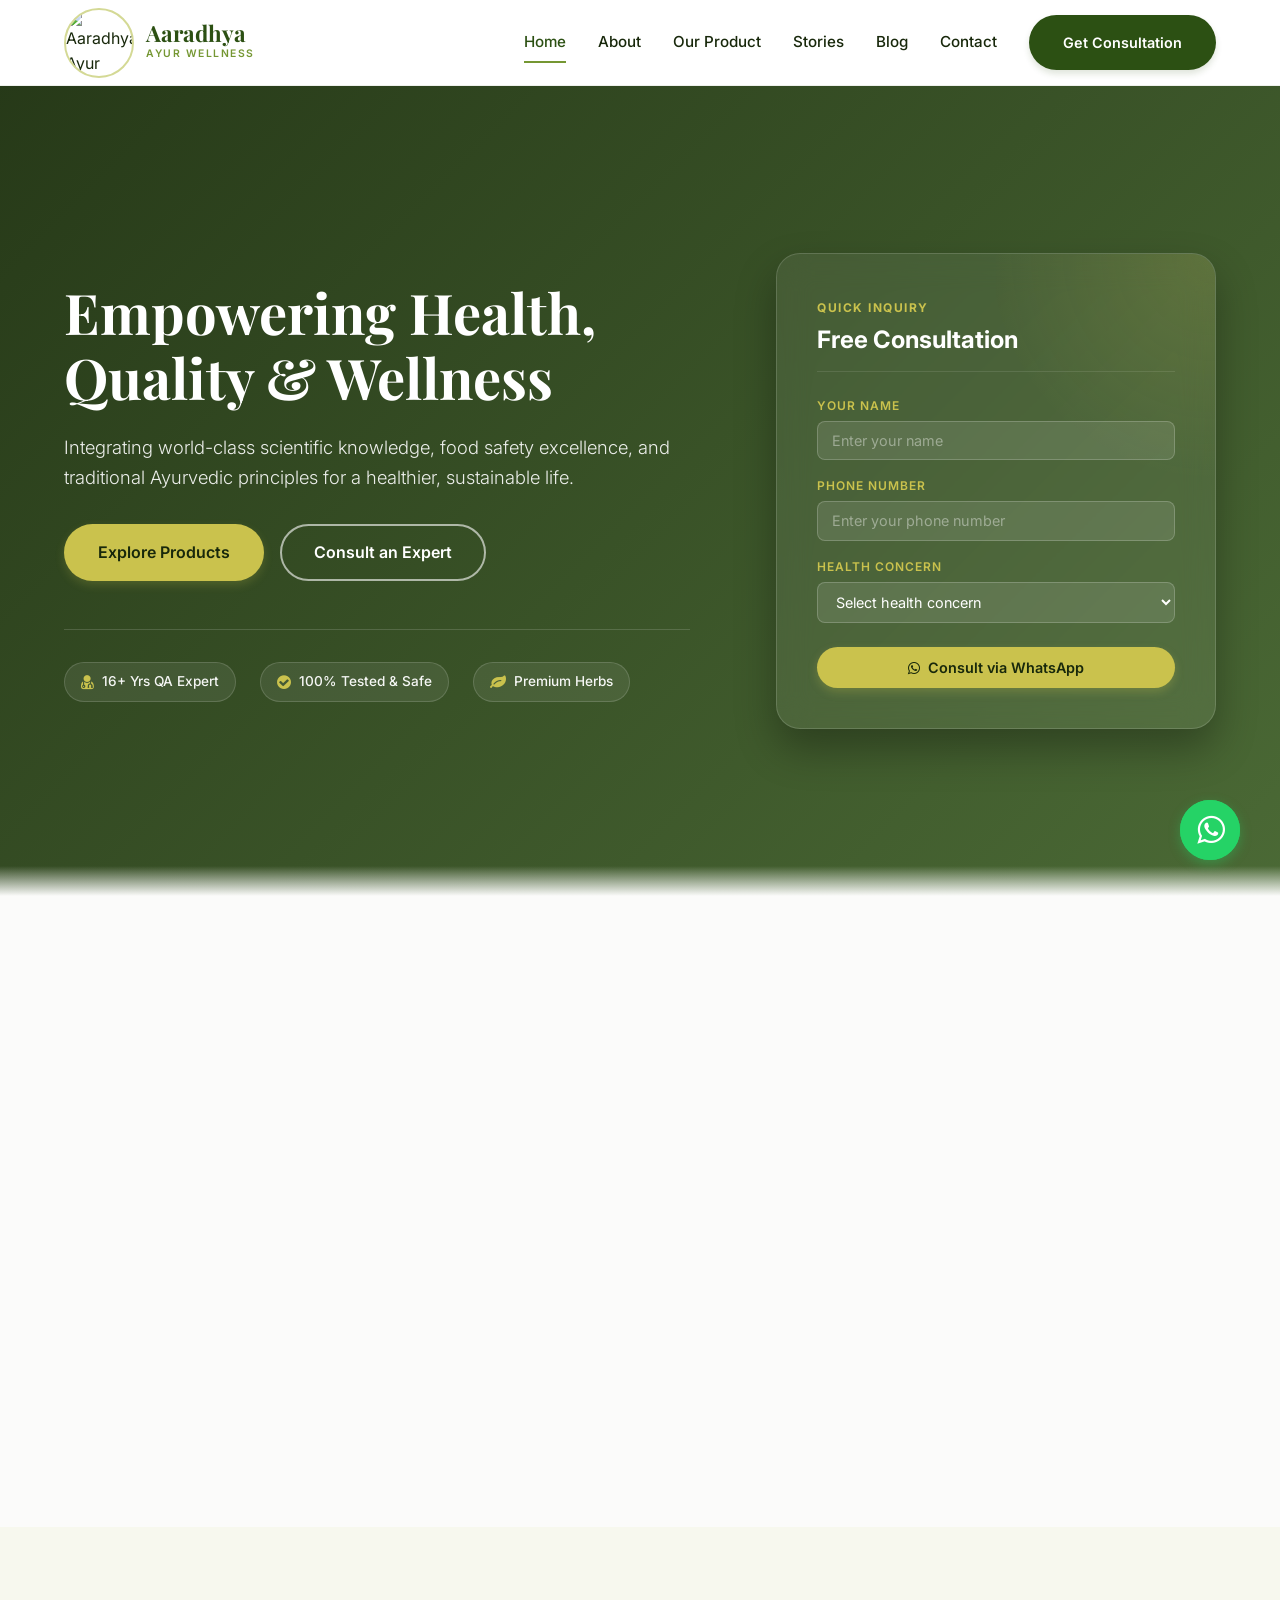
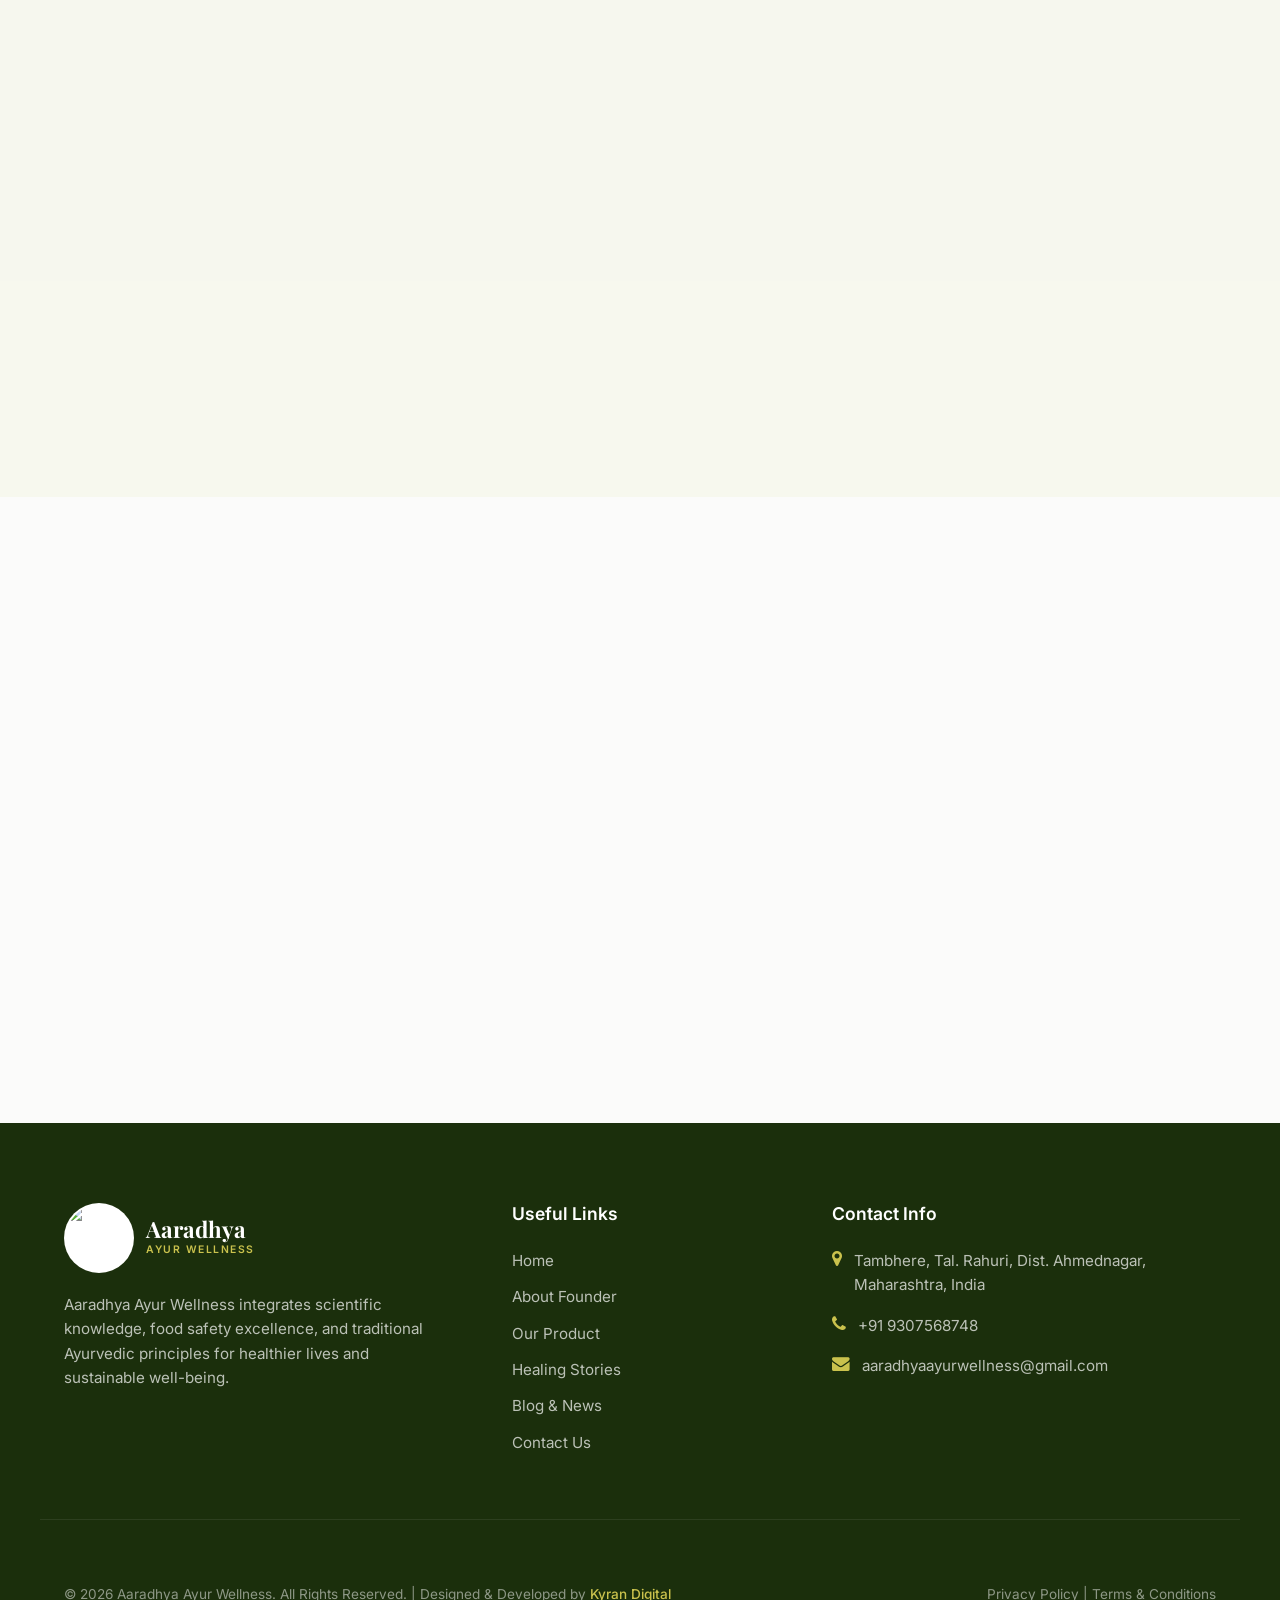
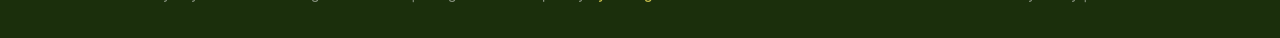
==== index.html @ 393a1b88 "Create dedicated Privacy Policy and Terms & Conditions pages and update all footer links" ====
<!DOCTYPE html>
<html lang="en">
<head>
  <meta charset="UTF-8">
  <meta name="viewport" content="width=device-width, initial-scale=1.0">
  <meta name="description" content="Aaradhya Ayur Wellness promotes premium health, safety, and sustainable Ayurvedic solutions, guided by 16+ years of Quality Assurance & Food Safety expertise.">
  <meta name="keywords" content="Ayurveda, Food Safety, Quality Assurance, Wellness, Nutraceuticals, Ganesh Bhaskar Shelar, Rahuri, Ahmednagar">
  <title>Aaradhya Ayur Wellness | Quality & Health Experts</title>
  
  <!-- Favicon -->
  <link rel="icon" type="image/jpeg" href="images/logo.jpg">
  
  <!-- FontAwesome & CSS Stylesheets -->
  <link rel="stylesheet" href="https://cdnjs.cloudflare.com/ajax/libs/font-awesome/4.7.0/css/font-awesome.min.css">
  <link rel="stylesheet" href="css/style.css">
</head>
<body>

  <!-- Floating WhatsApp Action -->
  <a href="https://wa.me/919307568748" class="whatsapp-floating" target="_blank" rel="noopener noreferrer" aria-label="Contact us on WhatsApp">
    <i class="fa fa-whatsapp"></i>
    <div class="ripple"></div>
  </a>

  <!-- Header & Navigation -->
  <header class="header">
    <div class="container nav-container">
      <a href="index.html" class="logo-area" aria-label="Aaradhya Ayur Wellness Home">
        <img src="images/logo.jpg" alt="Aaradhya Ayur Wellness Logo" class="logo-img">
        <div class="logo-text">
          <span class="brand-name">Aaradhya</span>
          <span class="brand-tagline">Ayur Wellness</span>
        </div>
      </a>
      
      <button class="mobile-menu-toggle" aria-label="Toggle Navigation Menu" aria-expanded="false">&#9776;</button>
      
      <nav class="main-nav" role="navigation">
        <a href="index.html" class="nav-link active">Home</a>
        <a href="about.html" class="nav-link">About</a>
        <a href="products.html" class="nav-link">Our Product</a>
        <a href="healing-stories.html" class="nav-link">Stories</a>
        <a href="blog.html" class="nav-link">Blog</a>
        <a href="contact.html" class="nav-link">Contact</a>
        <a href="contact.html" class="btn nav-cta">Get Consultation</a>
      </nav>
    </div>
  </header>

  <!-- Hero Section -->
  <section class="hero" id="hero">
    <div class="container hero-grid-container">
      <div class="hero-content reveal active">
        <h1>Empowering Health, Quality & Wellness</h1>
        <p>Integrating world-class scientific knowledge, food safety excellence, and traditional Ayurvedic principles for a healthier, sustainable life.</p>
        <div class="hero-btns">
          <a href="products.html" class="btn btn-accent">Explore Products</a>
          <a href="contact.html" class="btn btn-secondary">Consult an Expert</a>
        </div>
        
        <!-- Trust Indicators row -->
        <div class="hero-stats-row">
          <div class="hero-stat-badge">
            <i class="fa fa-user-md"></i>
            <span>16+ Yrs QA Expert</span>
          </div>
          <div class="hero-stat-badge">
            <i class="fa fa-check-circle"></i>
            <span>100% Tested & Safe</span>
          </div>
          <div class="hero-stat-badge">
            <i class="fa fa-leaf"></i>
            <span>Premium Herbs</span>
          </div>
        </div>
      </div>
      
      <div class="hero-card-container reveal active">
        <div class="hero-glass-card">
          <div class="glass-card-header" style="margin-bottom: 1.5rem;">
            <span class="glass-card-tag">Quick Inquiry</span>
            <h3>Free Consultation</h3>
          </div>
          <form id="hero-quick-form" class="hero-quick-form">
            <div class="form-group-hero">
              <label for="hero-name">Your Name</label>
              <input type="text" id="hero-name" required placeholder="Enter your name">
            </div>
            <div class="form-group-hero">
              <label for="hero-phone">Phone Number</label>
              <input type="tel" id="hero-phone" required placeholder="Enter your phone number">
            </div>
            <div class="form-group-hero">
              <label for="hero-concern">Health Concern</label>
              <select id="hero-concern" required>
                <option value="" disabled selected>Select health concern</option>
                <option value="General Immunity & Energy">General Immunity & Energy</option>
                <option value="Diabetic Care & Support">Diabetic Care & Support</option>
                <option value="Joint Care & Arthritis">Joint Care & Arthritis</option>
                <option value="Acidity & Digestive Health">Acidity & Digestive Health</option>
                <option value="Skin & Personal Care">Skin & Personal Care</option>
              </select>
            </div>
            <button type="submit" class="btn btn-accent btn-hero-submit" style="width: 100%; margin-top: 0.5rem;">
              <i class="fa fa-whatsapp"></i> Consult via WhatsApp
            </button>
          </form>
        </div>
      </div>
    </div>
  </section>

  <!-- Welcome / Intro Section -->
  <section class="welcome-section">
    <div class="container grid grid-2 why-us-grid">
      <div class="reveal">
        <div class="why-us-img">
          <img src="images/qa_lab.jpg" alt="Scientific Lab Purity Testing">
        </div>
      </div>
      
      <div class="why-us-content reveal">
        <span style="color: var(--secondary); font-weight: 700; text-transform: uppercase; letter-spacing: 2px; font-size: 0.85rem;">Welcome to Aaradhya Ayur Wellness</span>
        <h2 style="margin-top: 0.5rem; padding-bottom: 0;">Purity Meets Science</h2>
        <p style="margin-top: 1rem; margin-bottom: 1.5rem; font-size: 1.05rem; color: var(--text-muted);">
          Aaradhya Ayur Wellness was established in 2026 to promote holistic wellness, food safety, and quality-driven healthcare solutions. Founded by Ganesh Bhaskar Shelar, a highly experienced Quality Assurance and Food Safety professional with more than 16 years of expertise in multinational food, beverage, organic processing, and nutraceutical industries.
        </p>
        <p style="margin-bottom: 2rem; color: var(--text-muted);">
          We bridge the gap between rigorous, scientific compliance frameworks and the traditional wellness potential of Ayurveda, ensuring that the health products you consume are of world-class, certified safety and efficacy levels.
        </p>
        <a href="about.html" class="btn btn-primary">Read Founder Journey</a>
      </div>
    </div>
  </section>

  <!-- Core Expertise Sections -->
  <section class="section-muted" id="expertise">
    <div class="container">
      <div class="section-title reveal">
        <h2>Our Core Expertise</h2>
        <p>Integrating global industry standards with traditional health principles to deliver trusted quality guidance.</p>
      </div>
      
      <div class="grid grid-3">
        <!-- Card 1 -->
        <div class="card pillar-card reveal">
          <div class="pillar-card-header">
            <div class="pillar-icon-badge">
              <i class="fa fa-shield"></i>
            </div>
            <h3>Food Safety & Quality</h3>
          </div>
          <p>Proficient implementation of FSSC 22000, ISO 9001, BRC, HACCP, and GMP standards. Ensuring risk assessment, hazard control, and regulatory compliance.</p>
        </div>
        <!-- Card 2 -->
        <div class="card pillar-card reveal">
          <div class="pillar-card-header">
            <div class="pillar-icon-badge">
              <i class="fa fa-leaf"></i>
            </div>
            <h3>Ayurvedic Purity</h3>
          </div>
          <p>Utilizing high-efficacy natural formulations for immunity, daily energy, chronic pain support, and preventive organ-care wellness.</p>
        </div>
        <!-- Card 3 -->
        <div class="card pillar-card reveal">
          <div class="pillar-card-header">
            <div class="pillar-icon-badge">
              <i class="fa fa-industry"></i>
            </div>
            <h3>Industry Specialization</h3>
          </div>
          <p>Expertise spanning FMCG, Nutraceuticals, Aseptic Fruit processing, Dairy products, Bakery & Confectionery, and Export Quality management.</p>
        </div>
      </div>
    </div>
  </section>

  <!-- Featured Products Section -->
  <section id="featured-products">
    <div class="container">
      <div class="section-title reveal">
        <h2>Featured Wellness Products</h2>
        <p>Discover our top-rated Ayurvedic formulations, trusted by families across India for health and vitality.</p>
      </div>
      
      <div class="grid grid-4" id="featured-grid">
        <!-- Product 1 -->
        <div class="card product-card reveal">
          <div class="product-img-wrapper">
            <span class="product-category-badge">Wellness Supplement</span>
            <img src="images/products/1.jpg" alt="Riyansh Amrit Juice" onerror="this.style.display='none'; this.nextElementSibling.style.display='flex';" style="max-height: 180px; object-fit: contain;">
            <div class="fallback-svg" style="display: none; color: var(--primary); align-items: center; justify-content: center; width: 100%; height: 100%;">
              <svg viewBox="0 0 24 24" width="60" height="60" fill="none" stroke="currentColor" stroke-width="2" stroke-linecap="round" stroke-linejoin="round">
                <path d="M12 2v20M17 5H9.5a3.5 3.5 0 0 0 0 7h5a3.5 3.5 0 0 1 0 7H6"/>
                <circle cx="12" cy="12" r="10" stroke-dasharray="4 4"/>
              </svg>
            </div>
          </div>
          <div class="product-info">
            <h3 class="product-name" style="min-height:auto; margin-bottom: 0.5rem;">Riyansh Amrit Juice</h3>
            <p style="font-size: 0.85rem; color: var(--text-muted); margin-bottom: 1.25rem; flex-grow: 1;">A potent wellness juice rich in natural antioxidants to boost energy and daily vitality.</p>
            <div class="product-price-grid">
              <div class="price-col">
                <div class="price-label">MRP</div>
                <div class="price-val">₹1850</div>
              </div>
              <div class="price-col highlight-dp">
                <div class="price-label">DP</div>
                <div class="price-val">₹1032</div>
              </div>
              <div class="price-col">
                <div class="price-label">BV/SP</div>
                <div class="price-val">30</div>
              </div>
            </div>
            <a href="https://wa.me/919307568748?text=I%20am%20interested%20in%20Riyansh%20Amrit%20Juice" target="_blank" class="product-action-btn">
              <i class="fa fa-whatsapp"></i> Inquire via WhatsApp
            </a>
          </div>
        </div>

        <!-- Product 2 -->
        <div class="card product-card reveal">
          <div class="product-img-wrapper">
            <span class="product-category-badge">Essential Drops</span>
            <img src="images/products/35.jpg" alt="Riyansh Noni Drop" onerror="this.style.display='none'; this.nextElementSibling.style.display='flex';" style="max-height: 180px; object-fit: contain;">
            <div class="fallback-svg" style="display: none; color: var(--primary); align-items: center; justify-content: center; width: 100%; height: 100%;">
              <svg viewBox="0 0 24 24" width="60" height="60" fill="none" stroke="currentColor" stroke-width="2" stroke-linecap="round" stroke-linejoin="round">
                <path d="M12 22a7 7 0 0 0 7-7c0-4.3-7-13-7-13S5 10.7 5 15a7 7 0 0 0 7 7z"/>
              </svg>
            </div>
          </div>
          <div class="product-info">
            <h3 class="product-name" style="min-height:auto; margin-bottom: 0.5rem;">Riyansh Noni Drop</h3>
            <p style="font-size: 0.85rem; color: var(--text-muted); margin-bottom: 1.25rem; flex-grow: 1;">Pure concentrated Hawaiian Noni extract drops for advanced cell rejuvenation and cell immunity.</p>
            <div class="product-price-grid">
              <div class="price-col">
                <div class="price-label">MRP</div>
                <div class="price-val">₹699</div>
              </div>
              <div class="price-col highlight-dp">
                <div class="price-label">DP</div>
                <div class="price-val">₹588</div>
              </div>
              <div class="price-col">
                <div class="price-label">BV/SP</div>
                <div class="price-val">15</div>
              </div>
            </div>
            <a href="https://wa.me/919307568748?text=I%20am%20interested%20in%20Riyansh%20Noni%20Drop" target="_blank" class="product-action-btn">
              <i class="fa fa-whatsapp"></i> Inquire via WhatsApp
            </a>
          </div>
        </div>

        <!-- Product 3 -->
        <div class="card product-card reveal">
          <div class="product-img-wrapper">
            <span class="product-category-badge">Personal Care</span>
            <img src="images/products/20.jpg" alt="Herbal Toothpaste" onerror="this.style.display='none'; this.nextElementSibling.style.display='flex';" style="max-height: 180px; object-fit: contain;">
            <div class="fallback-svg" style="display: none; color: var(--primary); align-items: center; justify-content: center; width: 100%; height: 100%;">
              <svg viewBox="0 0 24 24" width="60" height="60" fill="none" stroke="currentColor" stroke-width="2" stroke-linecap="round" stroke-linejoin="round">
                <path d="M12 22s8-4 8-10V5l-8-3-8 3v7c0 6 8 10 8 10z"/>
                <path d="M8 11h8M12 7v8"/>
              </svg>
            </div>
          </div>
          <div class="product-info">
            <h3 class="product-name" style="min-height:auto; margin-bottom: 0.5rem;">Herbal Toothpaste</h3>
            <p style="font-size: 0.85rem; color: var(--text-muted); margin-bottom: 1.25rem; flex-grow: 1;">Complete 150g dental protection blend containing pure Neem, Clove, and essential extracts.</p>
            <div class="product-price-grid">
              <div class="price-col">
                <div class="price-label">MRP</div>
                <div class="price-val">₹194</div>
              </div>
              <div class="price-col highlight-dp">
                <div class="price-label">DP</div>
                <div class="price-val">₹178</div>
              </div>
              <div class="price-col">
                <div class="price-label">BV/SP</div>
                <div class="price-val">1.5</div>
              </div>
            </div>
            <a href="https://wa.me/919307568748?text=I%20am%20interested%20in%20Herbal%20Toothpaste%20150g" target="_blank" class="product-action-btn">
              <i class="fa fa-whatsapp"></i> Inquire via WhatsApp
            </a>
          </div>
        </div>

        <!-- Product 4 -->
        <div class="card product-card reveal">
          <div class="product-img-wrapper">
            <span class="product-category-badge">Wellness Supplement</span>
            <img src="images/products/39.jpg" alt="Riyansh Diaveda" onerror="this.style.display='none'; this.nextElementSibling.style.display='flex';" style="max-height: 180px; object-fit: contain;">
            <div class="fallback-svg" style="display: none; color: var(--primary); align-items: center; justify-content: center; width: 100%; height: 100%;">
              <svg viewBox="0 0 24 24" width="60" height="60" fill="none" stroke="currentColor" stroke-width="2" stroke-linecap="round" stroke-linejoin="round">
                <path d="M12 2v20M17 5H9.5a3.5 3.5 0 0 0 0 7h5a3.5 3.5 0 0 1 0 7H6"/>
                <circle cx="12" cy="12" r="10" stroke-dasharray="4 4"/>
              </svg>
            </div>
          </div>
          <div class="product-info">
            <h3 class="product-name" style="min-height:auto; margin-bottom: 0.5rem;">Riyansh Diaveda</h3>
            <p style="font-size: 0.85rem; color: var(--text-muted); margin-bottom: 1.25rem; flex-grow: 1;">Highly effective dual action capsule combo for blood sugar regulation and vital health.</p>
            <div class="product-price-grid">
              <div class="price-col">
                <div class="price-label">MRP</div>
                <div class="price-val">₹1850</div>
              </div>
              <div class="price-col highlight-dp">
                <div class="price-label">DP</div>
                <div class="price-val">₹1032</div>
              </div>
              <div class="price-col">
                <div class="price-label">BV/SP</div>
                <div class="price-val">30</div>
              </div>
            </div>
            <a href="https://wa.me/919307568748?text=I%20am%20interested%20in%20Riyansh%20Diaveda%20Capsule" target="_blank" class="product-action-btn">
              <i class="fa fa-whatsapp"></i> Inquire via WhatsApp
            </a>
          </div>
        </div>
      </div>
      
      <div style="text-align: center; margin-top: 3.5rem;" class="reveal">
        <a href="products.html" class="btn btn-primary">View Full Product Catalog (36 Items)</a>
      </div>
    </div>
  </section>

  <!-- Testimonials Section ("Voices of Healing") -->
  <section class="testimonials-section" id="testimonials">
    <div class="container">
      <div class="section-title reveal">
        <h2>Voices of Healing</h2>
        <p>Real stories of recovery and quality assurance from clients who have experienced the Aaradhya standard.</p>
      </div>

      <div class="video-grid">
        <!-- Card 1 -->
        <div class="card video-card reveal">
          <div class="video-player-wrapper">
            <video controls preload="metadata" poster="images/blog_purity.jpg" playsinline>
              <source src="videos/testimonial_1.mp4#t=0.5" type="video/mp4">
              Your browser does not support the video tag.
            </video>
          </div>
          <div class="video-card-content">
            <span class="video-category-tag">Wellness & Immunity</span>
            <h3>Daily Vitality & Immunity Boost Journey</h3>
          </div>
        </div>

        <!-- Card 2 -->
        <div class="card video-card reveal">
          <div class="video-player-wrapper">
            <video controls preload="metadata" poster="images/qa_lab.jpg" playsinline>
              <source src="videos/testimonial_2.mp4#t=0.5" type="video/mp4">
              Your browser does not support the video tag.
            </video>
          </div>
          <div class="video-card-content">
            <span class="video-category-tag">Joint Recovery</span>
            <h3>Chronic Joint Pain Relief Success</h3>
          </div>
        </div>

        <!-- Card 3 -->
        <div class="card video-card reveal">
          <div class="video-player-wrapper">
            <video controls preload="metadata" poster="images/blog_preventive.jpg" playsinline>
              <source src="videos/testimonial_3.mp4#t=0.5" type="video/mp4">
              Your browser does not support the video tag.
            </video>
          </div>
          <div class="video-card-content">
            <span class="video-category-tag">Digestion</span>
            <h3>Severe Acidity & Gastric Relief Experience</h3>
          </div>
        </div>
      </div>

      <div style="text-align: center; margin-top: 3.5rem;" class="reveal">
        <a href="healing-stories.html" class="btn btn-primary">View More Stories</a>
      </div>
    </div>
  </section>

  <!-- Why Choose Us -->
  <section class="section-muted" id="why-choose-us">
    <div class="container grid grid-2 why-us-grid">
      <div class="why-us-content reveal">
        <h2>Why Choose Aaradhya Ayur Wellness?</h2>
        <p style="color: var(--text-muted); margin-bottom: 2rem;">Our unique qualifications ensure that the advice, audits, and products you receive comply with the highest standards of safety, scientific analysis, and traditional purity.</p>
        
        <ul class="why-us-list">
          <li class="why-us-item">
            <div class="why-us-icon"><i class="fa fa-check"></i></div>
            <div>
              <h4>16+ Years of Corporate Excellence</h4>
              <p>Experience derived from managing QA & Food Safety systems at global corporations like Nestlé, Mondelez, and Kellogg's.</p>
            </div>
          </li>
          <li class="why-us-item">
            <div class="why-us-icon"><i class="fa fa-check"></i></div>
            <div>
              <h4>Scientific & Biotech Background</h4>
              <p>Strong foundations in Agricultural Biotechnology, Operations Management, Food Chemistry, and Microbiology.</p>
            </div>
          </li>
          <li class="why-us-item">
            <div class="why-us-icon"><i class="fa fa-check"></i></div>
            <div>
              <h4>Uncompromising Food Safety Systems</h4>
              <p>Strict auditing principles (FSSC 22000, HACCP, GMP) applied to botanical wellness extracts and formulations.</p>
            </div>
          </li>
          <li class="why-us-item">
            <div class="why-us-icon"><i class="fa fa-check"></i></div>
            <div>
              <h4>Direct Selling Trust</h4>
              <p>ISO 9001-2015 certified customer services, enabling distributor empowerment and healthy lifestyle awareness.</p>
            </div>
          </li>
        </ul>
      </div>
      
      <div class="reveal">
        <div class="why-us-img">
          <img src="images/hero.jpg" alt="Botanical herbs and wellness products">
        </div>
      </div>
    </div>
  </section>

  <!-- Founder Message / Quote Section -->
  <section id="founder-section">
    <div class="container">
      <div class="founder-banner grid grid-2 reveal">
        <div style="text-align: center;">
          <img src="images/founder.jpg" alt="Mr. Ganesh Bhaskar Shelar, Founder" class="founder-photo">
          <h3 class="founder-name" style="margin-top: 1.5rem; font-family: var(--font-sans); font-size: 1.4rem;">Mr. Ganesh Bhaskar Shelar</h3>
          <p class="founder-title">Founder, Quality Control & Wellness Expert</p>
        </div>
        
        <div>
          <p class="founder-quote">"Health, quality, and trust are the three pillars of sustainable success. Through Aaradhya Ayur Wellness, my aim is to create awareness about wellness, nutrition, food safety, and healthy living while helping people make informed choices for a better future."</p>
          <div style="display: flex; gap: 1rem; align-items: center;">
            <div style="font-size: 2.5rem; color: var(--secondary);"><i class="fa fa-quote-right" aria-hidden="true"></i></div>
            <p style="font-size: 0.95rem; font-weight: 500; color: var(--primary);">B.Tech. Agricultural Biotechnology | MBA (Operations Management)</p>
          </div>
        </div>
      </div>
    </div>
  </section>

  <!-- Footer -->
  <footer class="footer">
    <div class="container footer-top">
      <div class="footer-brand">
        <a href="index.html" class="footer-logo">
          <img src="images/logo.jpg" alt="Aaradhya Ayur Wellness Logo" class="logo-img">
          <div class="logo-text">
            <span class="brand-name" style="color: #ffffff;">Aaradhya</span>
            <span class="brand-tagline" style="color: var(--accent);">Ayur Wellness</span>
          </div>
        </a>
        <p>Aaradhya Ayur Wellness integrates scientific knowledge, food safety excellence, and traditional Ayurvedic principles for healthier lives and sustainable well-being.</p>

      </div>
      
      <div class="footer-links">
        <h4>Useful Links</h4>
        <ul class="footer-links-list">
          <li><a href="index.html">Home</a></li>
          <li><a href="about.html">About Founder</a></li>
          <li><a href="products.html">Our Product</a></li>
          <li><a href="healing-stories.html">Healing Stories</a></li>
          <li><a href="blog.html">Blog & News</a></li>
          <li><a href="contact.html">Contact Us</a></li>
        </ul>
      </div>
      
      <div class="footer-contact">
        <h4>Contact Info</h4>
        <div class="footer-contact-details">
          <div class="footer-contact-item">
            <i class="fa fa-map-marker footer-contact-icon" aria-hidden="true"></i>
            <span>Tambhere, Tal. Rahuri, Dist. Ahmednagar, Maharashtra, India</span>
          </div>
          <div class="footer-contact-item">
            <i class="fa fa-phone footer-contact-icon" aria-hidden="true"></i>
            <a href="tel:+919307568748">+91 9307568748</a>
          </div>
          <div class="footer-contact-item">
            <i class="fa fa-envelope footer-contact-icon" aria-hidden="true"></i>
            <a href="mailto:aaradhyaayurwellness@gmail.com">aaradhyaayurwellness@gmail.com</a>
          </div>
        </div>
      </div>
    </div>
    
    <div class="container footer-bottom">
      <p>&copy; 2026 Aaradhya Ayur Wellness. All Rights Reserved. | Designed & Developed by <a href="http://kyrandigital.com" target="_blank" rel="noopener noreferrer" style="color: var(--accent); font-weight: 500; text-decoration: none;">Kyran Digital</a></p>
      <div>
        <a href="privacy-policy.html">Privacy Policy</a> | <a href="terms-conditions.html">Terms & Conditions</a>
      </div>
    </div>
  </footer>

  <!-- Scripts -->
  <script src="js/main.js"></script>
</body>
</html>
---- css/style.css ----
@import url('https://fonts.googleapis.com/css2?family=Inter:wght@300;400;500;600;700&family=Playfair+Display:ital,wght@0,400;0,600;0,700;1,400&display=swap');

/* Brand Identity & Theme System */
:root {
  --primary: #2c5013;       /* Deep Forest Green */
  --primary-rgb: 44, 80, 19;
  --secondary: #759733;     /* Leaf/Pea Green */
  --secondary-rgb: 117, 151, 51;
  --accent: #cac24d;        /* Warm Gold */
  --accent-rgb: 202, 194, 77;
  --sage: #d4d995;          /* Pale Sage Background Accent */
  --sage-rgb: 212, 217, 149;
  
  --bg-light: #fbfbfa;
  --bg-dark: #1b2f0c;
  --bg-card: #ffffff;
  --text-dark: #18280b;
  --text-muted: #5e6f54;
  --text-light: #ffffff;
  
  --border-color: rgba(44, 80, 19, 0.08);
  --border-color-focus: rgba(117, 151, 51, 0.4);
  
  --shadow-sm: 0 4px 6px -1px rgba(44, 80, 19, 0.05), 0 2px 4px -1px rgba(44, 80, 19, 0.03);
  --shadow-md: 0 10px 15px -3px rgba(44, 80, 19, 0.08), 0 4px 6px -2px rgba(44, 80, 19, 0.04);
  --shadow-lg: 0 20px 25px -5px rgba(44, 80, 19, 0.12), 0 10px 10px -5px rgba(44, 80, 19, 0.08);
  --shadow-inset: inset 0 2px 4px 0 rgba(44, 80, 19, 0.06);

  --font-serif: 'Playfair Display', Georgia, serif;
  --font-sans: 'Inter', system-ui, -apple-system, sans-serif;
  
  --transition-base: all 0.3s cubic-bezier(0.4, 0, 0.2, 1);
  --transition-smooth: all 0.5s cubic-bezier(0.4, 0, 0.2, 1);
  
  --max-width: 1200px;
}

/* CSS Reset & General Base */
*, *::before, *::after {
  box-sizing: border-box;
  margin: 0;
  padding: 0;
}

html {
  scroll-behavior: smooth;
  font-size: 16px;
  overflow-x: hidden;
  width: 100%;
}

body {
  font-family: var(--font-sans);
  background-color: var(--bg-light);
  color: var(--text-dark);
  line-height: 1.6;
  -webkit-font-smoothing: antialiased;
  overflow-x: hidden;
  width: 100%;
}

a {
  color: inherit;
  text-decoration: none;
  transition: var(--transition-base);
}

button, input, select, textarea {
  font-family: inherit;
  font-size: inherit;
  outline: none;
}

img {
  max-width: 100%;
  height: auto;
  display: block;
}

/* Custom Scrollbar */
::-webkit-scrollbar {
  width: 10px;
}
::-webkit-scrollbar-track {
  background: var(--bg-light);
}
::-webkit-scrollbar-thumb {
  background: var(--secondary);
  border-radius: 5px;
  border: 2px solid var(--bg-light);
}
::-webkit-scrollbar-thumb:hover {
  background: var(--primary);
}

/* Typography & Headers */
h1, h2, h3, h4, h5, h6 {
  font-family: var(--font-serif);
  color: var(--primary);
  font-weight: 700;
  line-height: 1.25;
}

h1 { font-size: 2.75rem; }
h2 { font-size: 2.25rem; position: relative; padding-bottom: 0.75rem; margin-bottom: 2rem; }
h3 { font-size: 1.5rem; }
h4 { font-size: 1.25rem; }

/* Dynamic Section Header Ornament */
.section-title {
  text-align: center;
  max-width: 700px;
  margin: 0 auto 3.5rem auto;
}
.section-title h2::after {
  content: '';
  position: absolute;
  bottom: 0;
  left: 50%;
  transform: translateX(-50%);
  width: 60px;
  height: 3px;
  background-color: var(--accent);
  border-radius: 2px;
}
.section-title p {
  color: var(--text-muted);
  font-size: 1.1rem;
  margin-top: 0.75rem;
}

/* Grid & Flex Utilities */
.container {
  max-width: var(--max-width);
  margin: 0 auto;
  padding: 0 1.5rem;
  width: 100%;
}

.grid {
  display: grid;
  gap: 2rem;
}
.grid-2 { grid-template-columns: repeat(2, 1fr); }
.grid-3 { grid-template-columns: repeat(3, 1fr); }
.grid-4 { grid-template-columns: repeat(4, 1fr); }

@media (max-width: 1200px) {
  .grid-4 { grid-template-columns: repeat(3, 1fr); }
}

@media (max-width: 1024px) {
  .grid-4 { grid-template-columns: repeat(2, 1fr); }
  .grid-3 { grid-template-columns: repeat(2, 1fr); }
  h1 { font-size: 2.25rem; }
}

@media (max-width: 768px) {
  .grid-2, .grid-3, .grid-4 { grid-template-columns: 1fr; }
  h1 { font-size: 2rem; }
  h2 { font-size: 1.75rem; }
}

/* Common Layout Components */
/* Section Padding */
section {
  padding: 6rem 0;
}
.section-muted {
  background-color: rgba(212, 217, 149, 0.12); /* Very light sage backdrop */
}

/* Primary Header & Navigation */
.header {
  background-color: rgba(255, 255, 255, 0.9);
  backdrop-filter: blur(12px);
  -webkit-backdrop-filter: blur(12px);
  border-bottom: 1px solid var(--border-color);
  position: sticky;
  top: 0;
  left: 0;
  width: 100%;
  z-index: 1000;
  transition: var(--transition-base);
}
.header.scrolled {
  background-color: rgba(255, 255, 255, 0.95);
  box-shadow: var(--shadow-md);
  padding: 0.5rem 0;
}

.nav-container {
  display: flex;
  justify-content: space-between;
  align-items: center;
  height: 85px;
}
.logo-area {
  display: flex;
  align-items: center;
  gap: 0.75rem;
}
.logo-img {
  height: 70px;
  width: 70px;
  object-fit: cover;
  border-radius: 50%;
  border: 2px solid var(--sage);
  background-color: #ffffff;
}
.logo-text {
  display: flex;
  flex-direction: column;
}
.logo-text .brand-name {
  font-family: var(--font-serif);
  font-size: 1.4rem;
  font-weight: 700;
  color: var(--primary);
  line-height: 1;
}
.logo-text .brand-tagline {
  font-size: 0.65rem;
  font-weight: 600;
  text-transform: uppercase;
  letter-spacing: 1.5px;
  color: var(--secondary);
  margin-top: 2px;
}

.main-nav {
  display: flex;
  align-items: center;
  gap: 2rem;
}
.nav-link {
  font-weight: 500;
  color: var(--text-dark);
  font-size: 0.95rem;
  position: relative;
  padding: 0.5rem 0;
}
.nav-link::after {
  content: '';
  position: absolute;
  bottom: 0;
  left: 0;
  width: 0;
  height: 2px;
  background-color: var(--secondary);
  transition: var(--transition-base);
}
.nav-link:hover, .nav-link.active {
  color: var(--primary);
}
.nav-link:hover::after, .nav-link.active::after {
  width: 100%;
}

.nav-cta {
  background-color: var(--primary);
  color: var(--text-light);
  padding: 0.75rem 1.5rem;
  border-radius: 30px;
  font-weight: 600;
  font-size: 0.9rem;
  box-shadow: 0 4px 6px rgba(44, 80, 19, 0.15);
}
.nav-cta:hover {
  background-color: var(--secondary);
  box-shadow: 0 6px 12px rgba(117, 151, 51, 0.25);
  transform: translateY(-2px);
}

/* Mobile Navigation Toggle */
.mobile-menu-toggle {
  display: none;
  background: none;
  border: none;
  color: var(--primary);
  font-size: 1.75rem;
  cursor: pointer;
}

@media (max-width: 1024px) {
  .mobile-menu-toggle {
    display: block;
  }
  .main-nav {
    display: none; /* Controlled by JS classes */
    position: absolute;
    top: 100%;
    left: 0;
    width: 100%;
    background-color: var(--bg-card);
    flex-direction: column;
    padding: 2rem 0;
    gap: 1.5rem;
    box-shadow: var(--shadow-lg);
    border-bottom: 2px solid var(--sage);
  }
  .main-nav.active {
    display: flex;
  }
  .nav-cta {
    margin-top: 0.5rem;
  }
}

/* Buttons */
.btn {
  display: inline-flex;
  align-items: center;
  justify-content: center;
  padding: 0.85rem 2rem;
  font-weight: 600;
  border-radius: 30px;
  cursor: pointer;
  transition: var(--transition-base);
  border: 2px solid transparent;
  gap: 0.5rem;
}
.btn-primary {
  background-color: var(--primary);
  color: var(--text-light);
  box-shadow: 0 4px 10px rgba(44, 80, 19, 0.2);
}
.btn-primary:hover {
  background-color: var(--secondary);
  transform: translateY(-2px);
  box-shadow: 0 6px 15px rgba(117, 151, 51, 0.3);
}
.btn-secondary {
  background-color: transparent;
  border-color: var(--primary);
  color: var(--primary);
}
.btn-secondary:hover {
  background-color: var(--primary);
  color: var(--text-light);
  transform: translateY(-2px);
}
.btn-accent {
  background-color: var(--accent);
  color: var(--text-dark);
  box-shadow: 0 4px 10px rgba(202, 194, 77, 0.2);
}
.btn-accent:hover {
  background-color: #b7b041;
  color: var(--text-dark);
  transform: translateY(-2px);
  box-shadow: 0 6px 15px rgba(202, 194, 77, 0.35);
}

/* Hero Section */
.hero {
  position: relative;
  padding: 8rem 0;
  display: flex;
  align-items: center;
  overflow: hidden;
  background: linear-gradient(135deg, rgba(27, 47, 12, 0.95), rgba(44, 80, 19, 0.85)), url('../images/hero.jpg') center/cover no-repeat;
  color: var(--text-light);
  min-height: 90vh;
}
.hero::after {
  content: '';
  position: absolute;
  bottom: 0;
  left: 0;
  width: 100%;
  height: 30px; /* Shrunk from 80px to reduce transition white space */
  background: linear-gradient(to top, var(--bg-light), transparent);
  pointer-events: none;
}
.welcome-section {
  padding-top: 3rem; /* Shrunk from default 6rem to reduce upper gap */
}
.hero-grid-container {
  display: grid;
  grid-template-columns: 1.15fr 0.85fr;
  gap: 4rem;
  align-items: center;
  width: 100%;
}
.hero-content {
  position: relative;
  z-index: 10;
}
.hero h1 {
  color: var(--text-light);
  font-size: 3.5rem;
  margin-bottom: 1.5rem;
  line-height: 1.15;
}
.hero p {
  font-size: 1.15rem;
  margin-bottom: 2rem;
  color: rgba(255, 255, 255, 0.9);
  font-weight: 300;
  line-height: 1.6;
}
.hero-btns {
  display: flex;
  gap: 1rem;
  flex-wrap: wrap;
  margin-bottom: 3rem;
}
.hero .btn-secondary {
  border-color: rgba(255, 255, 255, 0.6);
  color: var(--text-light);
}
.hero .btn-secondary:hover {
  border-color: var(--accent);
  background-color: var(--accent);
  color: var(--text-dark);
}

/* Trust Indicators stats row */
.hero-stats-row {
  display: flex;
  gap: 1.5rem;
  flex-wrap: wrap;
  border-top: 1px solid rgba(255, 255, 255, 0.15);
  padding-top: 2rem;
}
.hero-stat-badge {
  display: flex;
  align-items: center;
  gap: 0.5rem;
  background: rgba(255, 255, 255, 0.08);
  border: 1px solid rgba(255, 255, 255, 0.15);
  padding: 0.5rem 1rem;
  border-radius: 50px;
  font-size: 0.85rem;
  font-weight: 500;
  color: rgba(255, 255, 255, 0.95);
}
.hero-stat-badge i {
  color: var(--accent);
  font-size: 1rem;
}

/* Glassmorphism Philosophy Card */
.hero-card-container {
  display: flex;
  justify-content: flex-end;
  z-index: 10;
}
.hero-glass-card {
  background: rgba(255, 255, 255, 0.07);
  backdrop-filter: blur(16px);
  -webkit-backdrop-filter: blur(16px);
  border: 1px solid rgba(255, 255, 255, 0.15);
  border-radius: 24px;
  padding: 2.5rem;
  width: 100%;
  max-width: 440px;
  box-shadow: 0 20px 40px rgba(0, 0, 0, 0.3);
  position: relative;
  overflow: hidden;
}
.hero-glass-card::before {
  content: '';
  position: absolute;
  top: -50%;
  right: -50%;
  width: 100%;
  height: 100%;
  background: radial-gradient(circle, rgba(202, 194, 77, 0.15) 0%, transparent 70%);
  pointer-events: none;
}
.glass-card-header {
  margin-bottom: 2rem;
  border-bottom: 1px solid rgba(255, 255, 255, 0.1);
  padding-bottom: 1rem;
}
.glass-card-tag {
  font-size: 0.75rem;
  text-transform: uppercase;
  letter-spacing: 1.5px;
  color: var(--accent);
  font-weight: 700;
  display: inline-block;
  margin-bottom: 0.5rem;
}
.glass-card-header h3 {
  color: var(--text-light);
  font-family: var(--font-sans);
  font-size: 1.5rem;
  font-weight: 700;
  margin: 0;
}
.philosophy-item {
  display: flex;
  gap: 1.25rem;
  margin-bottom: 1.75rem;
}
.philosophy-item:last-child {
  margin-bottom: 0;
}
.philosophy-icon {
  width: 45px;
  height: 45px;
  border-radius: 12px;
  background: rgba(202, 194, 77, 0.15);
  border: 1px solid rgba(202, 194, 77, 0.3);
  display: flex;
  align-items: center;
  justify-content: center;
  color: var(--accent);
  font-size: 1.2rem;
  flex-shrink: 0;
}
.philosophy-text h4 {
  color: var(--text-light);
  font-family: var(--font-sans);
  font-size: 1.05rem;
  font-weight: 600;
  margin-bottom: 0.25rem;
}
.philosophy-text p {
  color: rgba(255, 255, 255, 0.75);
  font-size: 0.85rem;
  line-height: 1.5;
  margin-bottom: 0;
}

/* Hero Quick Form Styling */
.hero-quick-form {
  display: flex;
  flex-direction: column;
  gap: 1rem;
}
.form-group-hero {
  display: flex;
  flex-direction: column;
  gap: 0.35rem;
  text-align: left;
}
.form-group-hero label {
  font-size: 0.75rem;
  font-weight: 600;
  text-transform: uppercase;
  letter-spacing: 1px;
  color: var(--accent);
}
.form-group-hero input, 
.form-group-hero select {
  background: rgba(255, 255, 255, 0.1);
  border: 1px solid rgba(255, 255, 255, 0.2);
  border-radius: 8px;
  padding: 0.65rem 0.85rem;
  color: var(--text-light);
  font-size: 0.9rem;
  transition: var(--transition-base);
}
.form-group-hero input::placeholder {
  color: rgba(255, 255, 255, 0.4);
}
.form-group-hero input:focus, 
.form-group-hero select:focus {
  background: rgba(255, 255, 255, 0.15);
  border-color: var(--accent);
  box-shadow: 0 0 0 3px rgba(202, 194, 77, 0.2);
}
.form-group-hero select option {
  background-color: var(--primary);
  color: var(--text-light);
}
.btn-hero-submit {
  border: none;
  font-size: 0.9rem;
  padding: 0.75rem 1.25rem;
  box-shadow: 0 4px 10px rgba(202, 194, 77, 0.25);
}

@media (max-width: 1024px) {
  .hero-grid-container {
    grid-template-columns: 1fr;
    gap: 3rem;
  }
  .hero-card-container {
    justify-content: center;
  }
  .hero-glass-card {
    max-width: 500px;
  }
}

@media (max-width: 768px) {
  .hero {
    padding: 6rem 0;
    min-height: auto;
    text-align: center;
  }
  .hero h1 {
    font-size: 2.5rem;
  }
  .hero p {
    font-size: 1.05rem;
  }
  .hero-btns {
    justify-content: center;
  }
  .hero-stats-row {
    justify-content: center;
  }
}

/* Cards & Containers */
.card {
  background-color: var(--bg-card);
  border-radius: 16px;
  border: 1px solid var(--border-color);
  box-shadow: var(--shadow-sm);
  padding: 2.5rem 2rem;
  transition: var(--transition-base);
  position: relative;
  overflow: hidden;
}
.card:hover {
  transform: translateY(-5px);
  box-shadow: var(--shadow-lg);
  border-color: rgba(117, 151, 51, 0.15);
}

/* Feature Cards (Pillars) */
/* Feature Cards (Pillars) */
.pillar-card {
  position: relative;
  overflow: hidden;
  background-color: var(--bg-card);
  border: 1px solid var(--border-color);
  padding: 2.5rem 2rem;
  transition: var(--transition-smooth);
}
.pillar-card::after {
  content: '';
  position: absolute;
  width: 150px;
  height: 150px;
  border-radius: 50%;
  filter: blur(40px);
  z-index: 1;
  pointer-events: none;
  opacity: 0.15;
}
/* Alternate colored wave blobs in card corners */
.pillar-card:nth-child(1)::after {
  background-color: var(--secondary);
  top: -60px;
  right: -60px;
}
.pillar-card:nth-child(2)::after {
  background-color: var(--primary);
  bottom: -60px;
  right: -60px;
}
.pillar-card:nth-child(3)::after {
  background-color: var(--accent);
  top: -60px;
  right: -60px;
}

.pillar-card-header {
  display: flex;
  align-items: center;
  gap: 1rem;
  margin-bottom: 1.25rem;
  position: relative;
  z-index: 2;
}
.pillar-icon-badge {
  width: 45px;
  height: 45px;
  border-radius: 50%;
  display: flex;
  align-items: center;
  justify-content: center;
  font-size: 1.15rem;
  flex-shrink: 0;
  position: relative;
  z-index: 2;
}
.pillar-card h3 {
  font-family: var(--font-sans);
  font-size: 1.3rem;
  font-weight: 600;
  color: var(--primary);
  margin: 0;
  position: relative;
  z-index: 2;
}
.pillar-card p {
  color: var(--text-muted);
  font-size: 0.92rem;
  line-height: 1.6;
  margin: 0;
  position: relative;
  z-index: 2;
}

/* Custom badge themes for each card */
.pillar-card:nth-child(1) .pillar-icon-badge {
  background-color: rgba(117, 151, 51, 0.1);
  color: var(--secondary);
  border: 1px solid rgba(117, 151, 51, 0.25);
}
.pillar-card:nth-child(2) .pillar-icon-badge {
  background-color: rgba(44, 80, 19, 0.1);
  color: var(--primary);
  border: 1px solid rgba(44, 80, 19, 0.25);
}
.pillar-card:nth-child(3) .pillar-icon-badge {
  background-color: rgba(202, 194, 77, 0.1);
  color: #a39b2e;
  border: 1px solid rgba(202, 194, 77, 0.25);
}

/* Product Cards */
.product-card {
  padding: 0;
  display: flex;
  flex-direction: column;
}
.product-img-wrapper {
  background-color: rgba(212, 217, 149, 0.2);
  padding: 2rem;
  display: flex;
  align-items: center;
  justify-content: center;
  position: relative;
  height: 220px;
}
.product-img-wrapper img {
  max-height: 180px;
  object-fit: contain;
  transition: var(--transition-smooth);
}
.product-card:hover .product-img-wrapper img {
  transform: scale(1.08);
}
.product-category-badge {
  position: absolute;
  top: 1rem;
  left: 1rem;
  background-color: var(--primary);
  color: var(--text-light);
  font-size: 0.75rem;
  font-weight: 600;
  padding: 0.25rem 0.75rem;
  border-radius: 20px;
}
.product-info {
  padding: 1.5rem;
  display: flex;
  flex-direction: column;
  flex-grow: 1;
}
.product-name {
  font-family: var(--font-sans);
  font-weight: 600;
  font-size: 1.1rem;
  color: var(--primary);
  margin-bottom: 1rem;
  min-height: 2.8rem;
  line-height: 1.4;
}
.product-price-grid {
  display: grid;
  grid-template-columns: repeat(3, 1fr);
  text-align: center;
  gap: 4px;
  border: 1px solid var(--border-color);
  border-radius: 8px;
  margin-bottom: 1.5rem;
  overflow: hidden;
  background-color: var(--bg-light);
}
.price-col {
  padding: 0.5rem 0.25rem;
}
.price-col:not(:last-child) {
  border-right: 1px solid var(--border-color);
}
.price-label {
  font-size: 0.7rem;
  font-weight: 600;
  text-transform: uppercase;
  color: var(--text-muted);
  margin-bottom: 2px;
}
.price-val {
  font-size: 0.82rem;
  font-weight: 700;
  color: var(--primary);
  white-space: nowrap;
}
.price-col.highlight-dp {
  background-color: rgba(117, 151, 51, 0.08);
}
.price-col.highlight-dp .price-val {
  color: var(--secondary);
}

.product-action-btn {
  width: 100%;
  background-color: var(--secondary);
  color: var(--text-light);
  border-radius: 8px;
  padding: 0.75rem;
  font-weight: 600;
  font-size: 0.9rem;
  border: none;
  cursor: pointer;
  transition: var(--transition-base);
  display: flex;
  align-items: center;
  justify-content: center;
  gap: 0.5rem;
}
.product-action-btn i {
  font-size: 1.1rem;
  flex-shrink: 0;
}
.product-action-btn:hover {
  background-color: #25d366; /* WhatsApp Green */
  color: var(--text-light);
  transform: translateY(-1px);
}

/* Search and Filters */
.product-controls {
  margin-bottom: 3rem;
  display: flex;
  justify-content: space-between;
  align-items: center;
  gap: 1.5rem;
  flex-wrap: wrap;
}
.search-box {
  position: relative;
  max-width: 400px;
  width: 100%;
}
.search-input {
  width: 100%;
  padding: 0.85rem 1rem 0.85rem 2.75rem;
  border-radius: 30px;
  border: 1px solid var(--border-color);
  font-size: 0.95rem;
  background-color: var(--bg-card);
  transition: var(--transition-base);
  box-shadow: var(--shadow-sm);
}
.search-input:focus {
  border-color: var(--secondary);
  box-shadow: 0 0 0 3px rgba(117, 151, 51, 0.15);
}
.search-icon {
  position: absolute;
  left: 1rem;
  top: 50%;
  transform: translateY(-50%);
  color: var(--text-muted);
  font-size: 1.1rem;
}

.filter-tabs {
  display: flex;
  gap: 0.5rem;
  flex-wrap: wrap;
}
.filter-tab {
  background: var(--bg-card);
  border: 1px solid var(--border-color);
  border-radius: 30px;
  padding: 0.6rem 1.25rem;
  font-size: 0.85rem;
  font-weight: 600;
  cursor: pointer;
  transition: var(--transition-base);
  color: var(--text-muted);
}
.filter-tab:hover {
  border-color: var(--secondary);
  color: var(--secondary);
}
.filter-tab.active {
  background-color: var(--primary);
  border-color: var(--primary);
  color: var(--text-light);
}

@media (max-width: 768px) {
  .product-controls {
    flex-direction: column;
    align-items: stretch;
  }
  .search-box {
    max-width: 100%;
  }
  .filter-tabs {
    justify-content: center;
  }
}

/* Why Choose Us & Key Metrics */
.why-us-grid {
  align-items: center;
}
.why-us-img {
  border-radius: 20px;
  overflow: hidden;
  box-shadow: var(--shadow-lg);
  border: 6px solid var(--bg-card);
}
.why-us-content h3 {
  font-size: 1.75rem;
  margin-bottom: 1.5rem;
}
.why-us-list {
  list-style: none;
}
.why-us-item {
  display: flex;
  align-items: flex-start;
  gap: 1rem;
  margin-bottom: 1.25rem;
}
.why-us-icon {
  color: var(--secondary);
  font-size: 1.25rem;
  margin-top: 0.2rem;
  background-color: rgba(117, 151, 51, 0.1);
  padding: 0.35rem;
  border-radius: 50%;
  display: flex;
}
.why-us-item h4 {
  font-family: var(--font-sans);
  font-weight: 600;
  font-size: 1.05rem;
  margin-bottom: 2px;
}
.why-us-item p {
  font-size: 0.9rem;
  color: var(--text-muted);
}

/* Quote/Founder Section */
.founder-banner {
  background: linear-gradient(135deg, rgba(44, 80, 19, 0.05), rgba(212, 217, 149, 0.2));
  border-radius: 24px;
  padding: 4rem;
  border: 1px solid var(--border-color);
  align-items: center;
}
.founder-photo {
  border-radius: 50%;
  width: 200px;
  height: 200px;
  object-fit: cover;
  object-position: center top;
  border: 6px solid var(--bg-card);
  box-shadow: var(--shadow-md);
  margin: 0 auto;
}

/* Founder Portrait Frame (About page) */
.founder-frame {
  background-color: var(--bg-card);
  padding: 1.25rem;
  border-radius: 20px;
  border: 1px solid var(--border-color);
  box-shadow: var(--shadow-lg);
  max-width: 360px; /* Limit width on desktop and mobile viewports */
  width: 100%;
  margin: 0 auto;
  position: relative;
  box-sizing: border-box;
}
.founder-frame::before {
  content: '';
  position: absolute;
  top: 0;
  left: 0;
  right: 0;
  bottom: 0;
  border-radius: 20px;
  border: 2px solid var(--sage);
  pointer-events: none;
  margin: 6px;
}
.founder-frame img {
  border-radius: 12px;
  width: 100%;
  height: 420px; /* Locked height ratio to prevent extremely tall rendering */
  object-fit: cover;
  object-position: center top;
  display: block;
}
.founder-quote {
  font-family: var(--font-serif);
  font-size: 1.5rem;
  color: var(--primary);
  font-style: italic;
  line-height: 1.5;
  margin-bottom: 1.5rem;
  position: relative;
}
.founder-quote::before {
  content: '“';
  font-size: 4rem;
  position: absolute;
  top: -2.5rem;
  left: -2rem;
  color: rgba(117, 151, 51, 0.2);
  font-family: Georgia, serif;
}
.founder-name {
  font-weight: 700;
  font-size: 1.2rem;
  color: var(--primary);
}
.founder-title {
  font-size: 0.85rem;
  color: var(--text-muted);
  text-transform: uppercase;
  letter-spacing: 1px;
  margin-top: 2px;
}
@media (max-width: 768px) {
  .founder-banner {
    padding: 2.5rem 1.5rem;
    text-align: center;
  }
}

/* Values Grid */
.values-grid {
  display: flex;
  flex-wrap: wrap;
  gap: 2rem;
  justify-content: center;
}
.values-grid .value-card {
  position: relative;
  overflow: hidden;
  background-color: var(--bg-card);
  border: 1px solid var(--border-color);
  padding: 2.5rem 2rem;
  transition: var(--transition-smooth);
  flex: 1 1 calc(33.333% - 1.5rem);
  min-width: 300px;
  max-width: 380px;
}
.value-card::after {
  content: '';
  position: absolute;
  width: 150px;
  height: 150px;
  border-radius: 50%;
  filter: blur(40px);
  z-index: 1;
  pointer-events: none;
  opacity: 0.15;
}
/* Alternate colored wave blobs in card corners */
.value-card:nth-child(1)::after {
  background-color: var(--secondary);
  top: -60px;
  right: -60px;
}
.value-card:nth-child(2)::after {
  background-color: var(--primary);
  bottom: -60px;
  right: -60px;
}
.value-card:nth-child(3)::after {
  background-color: var(--accent);
  top: -60px;
  right: -60px;
}
.value-card:nth-child(4)::after {
  background-color: var(--sage);
  bottom: -60px;
  left: -60px;
}
.value-card:nth-child(5)::after {
  background-color: var(--secondary);
  top: -60px;
  left: -60px;
}

.value-card-header {
  display: flex;
  align-items: center;
  gap: 1rem;
  margin-bottom: 1.25rem;
  position: relative;
  z-index: 2;
}
.value-icon-badge {
  width: 45px;
  height: 45px;
  border-radius: 50%;
  display: flex;
  align-items: center;
  justify-content: center;
  font-size: 1.15rem;
  flex-shrink: 0;
  position: relative;
  z-index: 2;
}
.value-card h3 {
  font-family: var(--font-sans);
  font-size: 1.3rem;
  font-weight: 600;
  color: var(--primary);
  margin: 0;
  position: relative;
  z-index: 2;
}
.value-card p {
  color: var(--text-muted);
  font-size: 0.92rem;
  line-height: 1.6;
  margin: 0;
  position: relative;
  z-index: 2;
}

/* Custom badge themes for each card */
.value-card:nth-child(1) .value-icon-badge {
  background-color: rgba(117, 151, 51, 0.1);
  color: var(--secondary);
  border: 1px solid rgba(117, 151, 51, 0.25);
}
.value-card:nth-child(2) .value-icon-badge {
  background-color: rgba(44, 80, 19, 0.1);
  color: var(--primary);
  border: 1px solid rgba(44, 80, 19, 0.25);
}
.value-card:nth-child(3) .value-icon-badge {
  background-color: rgba(202, 194, 77, 0.1);
  color: #a39b2e;
  border: 1px solid rgba(202, 194, 77, 0.25);
}
.value-card:nth-child(4) .value-icon-badge {
  background-color: rgba(212, 217, 149, 0.2);
  color: #757d2a;
  border: 1px solid rgba(212, 217, 149, 0.4);
}
.value-card:nth-child(5) .value-icon-badge {
  background-color: rgba(117, 151, 51, 0.1);
  color: var(--secondary);
  border: 1px solid rgba(117, 151, 51, 0.25);
}

/* Timeline/Experience List */
.timeline {
  position: relative;
  padding-left: 2rem;
  border-left: 2px solid var(--sage);
  margin: 2rem 0;
}
.timeline-item {
  position: relative;
  margin-bottom: 2rem;
}
.timeline-item::after {
  content: '';
  position: absolute;
  left: calc(-2rem - 6px);
  top: 6px;
  width: 10px;
  height: 10px;
  border-radius: 50%;
  background-color: var(--secondary);
  border: 2px solid var(--bg-light);
}
.timeline-company {
  font-weight: 700;
  color: var(--primary);
}
.timeline-role {
  font-size: 0.9rem;
  color: var(--text-muted);
}

/* Blog Styling & 2-Column Layout */
.blog-layout-container {
  display: grid;
  grid-template-columns: 2.2fr 1fr;
  gap: 3rem;
  align-items: start;
}

@media (max-width: 992px) {
  .blog-layout-container {
    grid-template-columns: 1fr;
    gap: 2.5rem;
  }
}

/* Left Column - Blog Cards */
.blog-posts-col {
  display: flex;
  flex-direction: column;
  gap: 2.5rem;
}

.blog-card {
  display: flex;
  flex-direction: column;
  border-radius: 16px;
  overflow: hidden;
  background-color: var(--bg-card);
  border: 1px solid var(--border-color);
  box-shadow: var(--shadow-sm);
  transition: var(--transition-smooth);
}

.blog-card:hover {
  transform: translateY(-5px);
  box-shadow: var(--shadow-md);
  border-color: rgba(117, 151, 51, 0.2);
}

.blog-img-wrapper {
  position: relative;
  width: 100%;
  height: 340px;
  overflow: hidden;
}

.blog-img-wrapper img {
  width: 100%;
  height: 100%;
  object-fit: cover;
  transition: var(--transition-smooth);
}

.blog-card:hover .blog-img-wrapper img {
  transform: scale(1.03);
}

.blog-category-badge {
  position: absolute;
  top: 1.25rem;
  left: 1.25rem;
  background-color: #ff5e3a;
  color: #ffffff;
  padding: 0.4rem 0.8rem;
  border-radius: 4px;
  font-size: 0.72rem;
  font-weight: 700;
  text-transform: uppercase;
  letter-spacing: 1px;
  z-index: 2;
  box-shadow: 0 4px 10px rgba(255, 94, 58, 0.3);
}

.blog-posts-col article:nth-child(1) .blog-category-badge {
  background-color: var(--secondary);
  box-shadow: 0 4px 10px rgba(117, 151, 51, 0.3);
}
.blog-posts-col article:nth-child(2) .blog-category-badge {
  background-color: var(--primary);
  box-shadow: 0 4px 10px rgba(44, 80, 19, 0.3);
}
.blog-posts-col article:nth-child(3) .blog-category-badge {
  background-color: #e59f12;
  box-shadow: 0 4px 10px rgba(229, 159, 18, 0.3);
}
.blog-posts-col article:nth-child(4) .blog-category-badge {
  background-color: #0ea5e9;
  box-shadow: 0 4px 10px rgba(14, 165, 233, 0.3);
}

.blog-card-content {
  padding: 2.25rem;
  box-sizing: border-box;
}

.blog-meta {
  display: flex;
  gap: 1.5rem;
  font-size: 0.82rem;
  color: var(--text-muted);
  margin-bottom: 1rem;
  flex-wrap: wrap;
}

.blog-meta span {
  display: flex;
  align-items: center;
  gap: 0.4rem;
}

.blog-meta i {
  color: var(--secondary);
}

.blog-card h3 {
  font-family: var(--font-sans);
  font-size: 1.6rem;
  font-weight: 700;
  color: var(--primary);
  line-height: 1.35;
  margin-bottom: 0.75rem;
  margin-top: 0;
}

.blog-card h3 a {
  color: inherit;
  text-decoration: none;
  transition: var(--transition-base);
}

.blog-card h3 a:hover {
  color: var(--secondary);
}

.blog-excerpt {
  font-size: 0.92rem;
  color: var(--text-muted);
  line-height: 1.6;
  margin-bottom: 1.5rem;
}

.blog-readmore-link {
  display: inline-flex;
  align-items: center;
  gap: 0.5rem;
  color: var(--secondary);
  font-weight: 600;
  text-decoration: none;
  font-size: 0.9rem;
  transition: var(--transition-base);
}

.blog-readmore-link i {
  transition: transform 0.2s ease;
}

.blog-readmore-link:hover {
  color: var(--primary);
}

.blog-readmore-link:hover i {
  transform: translateX(5px);
}

/* Sidebar Widgets */
.blog-sidebar {
  display: flex;
  flex-direction: column;
  gap: 2rem;
  position: sticky;
  top: 100px;
}

.sidebar-widget {
  background-color: var(--bg-card);
  border: 1px solid var(--border-color);
  padding: 1.75rem;
  border-radius: 16px;
  box-shadow: var(--shadow-sm);
}

.widget-title {
  font-family: var(--font-sans);
  font-size: 1.1rem;
  font-weight: 700;
  color: var(--primary);
  border-bottom: 2px solid var(--sage);
  padding-bottom: 0.5rem;
  margin-bottom: 1.25rem;
  margin-top: 0;
  position: relative;
}

.widget-title::after {
  content: '';
  position: absolute;
  bottom: -2px;
  left: 0;
  width: 40px;
  height: 2px;
  background-color: var(--secondary);
}

/* Recent Posts widget */
.recent-posts-list {
  display: flex;
  flex-direction: column;
  gap: 1.25rem;
}

.recent-post-item {
  display: flex;
  gap: 0.85rem;
  align-items: center;
}

.recent-post-thumb {
  width: 60px;
  height: 60px;
  border-radius: 8px;
  object-fit: cover;
  flex-shrink: 0;
}

.recent-post-info {
  display: flex;
  flex-direction: column;
  gap: 0.15rem;
}

.recent-post-info h5 {
  font-family: var(--font-sans);
  font-size: 0.88rem;
  font-weight: 600;
  color: var(--primary);
  margin: 0;
  line-height: 1.3;
  transition: var(--transition-base);
}

.recent-post-item:hover h5 {
  color: var(--secondary);
}

.recent-post-info span {
  font-size: 0.78rem;
  color: var(--text-muted);
}

/* Categories widget */
.widget-categories {
  list-style: none;
  padding: 0;
  margin: 0;
  display: flex;
  flex-direction: column;
  gap: 0.75rem;
}

.category-link {
  display: flex;
  justify-content: space-between;
  color: var(--text-muted);
  text-decoration: none;
  font-size: 0.9rem;
  font-weight: 500;
  transition: var(--transition-base);
  padding-bottom: 0.5rem;
  border-bottom: 1px dashed var(--border-color);
}

.category-link:hover {
  color: var(--secondary);
  padding-left: 5px;
}

.category-link span {
  color: var(--text-muted);
  font-size: 0.82rem;
}

/* Tags widget */
.widget-tags {
  display: flex;
  flex-wrap: wrap;
  gap: 0.5rem;
}

.tag-pill {
  font-size: 0.76rem;
  font-weight: 500;
  background-color: rgba(212, 217, 149, 0.15);
  color: #757d2a;
  border: 1px solid rgba(212, 217, 149, 0.35);
  padding: 0.35rem 0.75rem;
  border-radius: 30px;
  cursor: pointer;
  transition: var(--transition-base);
}

.tag-pill:hover {
  background-color: var(--secondary);
  color: var(--text-light);
  border-color: var(--secondary);
}

/* Article Reader Modal */
.modal {
  position: fixed;
  top: 0;
  left: 0;
  width: 100%;
  height: 100%;
  background-color: rgba(24, 40, 11, 0.6);
  backdrop-filter: blur(8px);
  z-index: 2000;
  display: none;
  align-items: center;
  justify-content: center;
  padding: 1.5rem;
  opacity: 0;
  transition: opacity 0.3s ease;
}
.modal.active {
  display: flex;
  opacity: 1;
}
.modal-content {
  background-color: var(--bg-card);
  border-radius: 20px;
  max-width: 800px;
  width: 100%;
  max-height: 85vh;
  overflow-y: auto;
  padding: 3rem;
  box-shadow: var(--shadow-lg);
  position: relative;
  transform: translateY(20px);
  transition: transform 0.3s ease;
}
.modal.active .modal-content {
  transform: translateY(0);
}
.modal-close {
  position: absolute;
  top: 1.5rem;
  right: 1.5rem;
  background: var(--bg-light);
  border: none;
  width: 40px;
  height: 40px;
  border-radius: 50%;
  font-size: 1.5rem;
  color: var(--primary);
  display: flex;
  align-items: center;
  justify-content: center;
  cursor: pointer;
  transition: var(--transition-base);
}
.modal-close:hover {
  background-color: var(--sage);
  color: var(--primary);
}
.modal-article h2 {
  font-size: 2rem;
  color: var(--primary);
  margin-bottom: 1.5rem;
}
.modal-article .article-meta {
  display: flex;
  gap: 1.5rem;
  font-size: 0.85rem;
  color: var(--text-muted);
  margin-bottom: 2rem;
  border-bottom: 1px solid var(--border-color);
  padding-bottom: 1rem;
}
.modal-article .article-body {
  font-size: 1.05rem;
  line-height: 1.75;
  color: var(--text-dark);
}
.modal-article .article-body p {
  margin-bottom: 1.5rem;
}
.modal-article .article-body h3 {
  margin: 2rem 0 1rem 0;
  font-family: var(--font-sans);
  font-weight: 600;
}
.modal-article .article-body ul {
  margin-bottom: 1.5rem;
  padding-left: 1.5rem;
}
.modal-article .article-body li {
  margin-bottom: 0.5rem;
}

/* Contact Page Form & Styling */
.contact-grid {
  grid-template-columns: 1.2fr 1.8fr;
}
@media (max-width: 992px) {
  .contact-grid {
    grid-template-columns: 1fr;
  }
}
.contact-info-panel {
  background-color: var(--primary);
  color: var(--text-light);
  border-radius: 16px;
  padding: 3rem 2.5rem;
  display: flex;
  flex-direction: column;
  gap: 2.5rem;
  box-shadow: var(--shadow-md);
}
.contact-info-panel h3 {
  color: var(--text-light);
  font-size: 1.75rem;
}
.contact-item {
  display: flex;
  align-items: flex-start;
  gap: 1.25rem;
}
.contact-icon {
  font-size: 1.5rem;
  color: var(--accent);
  margin-top: 0.2rem;
}
.contact-item-text h4 {
  color: rgba(255, 255, 255, 0.7);
  font-size: 0.85rem;
  text-transform: uppercase;
  letter-spacing: 1px;
  font-family: var(--font-sans);
  font-weight: 600;
  margin-bottom: 4px;
}
.contact-item-text p {
  font-size: 1.05rem;
  line-height: 1.4;
}

.contact-form-panel {
  background-color: var(--bg-card);
  border-radius: 16px;
  border: 1px solid var(--border-color);
  padding: 3rem;
  box-shadow: var(--shadow-sm);
}
.form-title {
  margin-bottom: 2rem;
}
.form-title h3 {
  font-size: 1.75rem;
  margin-bottom: 0.5rem;
}
.form-title p {
  color: var(--text-muted);
}
.form-group {
  margin-bottom: 1.5rem;
}
.form-label {
  display: block;
  font-size: 0.85rem;
  font-weight: 600;
  color: var(--text-dark);
  margin-bottom: 0.5rem;
  text-transform: uppercase;
  letter-spacing: 0.5px;
}
.form-control {
  width: 100%;
  padding: 0.85rem 1.25rem;
  border-radius: 8px;
  border: 1px solid var(--border-color);
  font-size: 0.95rem;
  background-color: var(--bg-light);
  transition: var(--transition-base);
  color: var(--text-dark);
}
.form-control:focus {
  border-color: var(--secondary);
  background-color: var(--bg-card);
  box-shadow: 0 0 0 3px rgba(117, 151, 51, 0.15);
}
textarea.form-control {
  resize: vertical;
  min-height: 120px;
}
.form-submit-btn {
  width: 100%;
  background-color: var(--primary);
  color: var(--text-light);
  border-radius: 8px;
  padding: 1rem;
  font-weight: 700;
  border: none;
  cursor: pointer;
  transition: var(--transition-base);
  box-shadow: 0 4px 6px rgba(44, 80, 19, 0.15);
}
.form-submit-btn:hover {
  background-color: var(--secondary);
  box-shadow: 0 6px 12px rgba(117, 151, 51, 0.25);
  transform: translateY(-2px);
}

.map-wrapper {
  margin-top: 4rem;
  border-radius: 16px;
  overflow: hidden;
  box-shadow: var(--shadow-sm);
  border: 1px solid var(--border-color);
  height: 400px;
}

/* Footer Section */
.footer {
  background-color: var(--bg-dark);
  color: rgba(255, 255, 255, 0.7);
  padding: 5rem 0 2rem 0;
  font-size: 0.95rem;
}
.footer-top {
  display: grid;
  grid-template-columns: 1.5fr 1fr 1.5fr;
  gap: 4rem;
  margin-bottom: 4rem;
  border-bottom: 1px solid rgba(255, 255, 255, 0.08);
  padding-bottom: 4rem;
}
@media (max-width: 992px) {
  .footer-top {
    grid-template-columns: 1fr;
    gap: 3rem;
  }
}
.footer-brand {
  display: flex;
  flex-direction: column;
  gap: 1.25rem;
}
.footer-logo {
  display: flex;
  align-items: center;
  gap: 0.75rem;
}
.footer-logo .logo-img {
  border-color: rgba(255, 255, 255, 0.15);
}
.footer-logo .brand-name {
  color: var(--text-light);
}
.footer-logo .brand-tagline {
  color: var(--accent);
}
.footer-brand p {
  line-height: 1.6;
}
.footer-links h4, .footer-contact h4 {
  color: var(--text-light);
  font-family: var(--font-sans);
  font-size: 1.1rem;
  font-weight: 600;
  margin-bottom: 1.5rem;
}
.footer-links-list {
  list-style: none;
  display: flex;
  flex-direction: column;
  gap: 0.75rem;
}
.footer-links-list a:hover {
  color: var(--accent);
  padding-left: 4px;
}
.footer-contact-details {
  display: flex;
  flex-direction: column;
  gap: 1rem;
}
.footer-contact-item {
  display: flex;
  align-items: flex-start;
  gap: 0.75rem;
}
.footer-contact-icon {
  color: var(--accent);
  font-size: 1.1rem;
  margin-top: 2px;
}
.footer-contact-item a:hover {
  color: var(--accent);
}
.footer-bottom {
  display: flex;
  justify-content: space-between;
  align-items: center;
  flex-wrap: wrap;
  gap: 1.5rem;
  font-size: 0.85rem;
  color: rgba(255, 255, 255, 0.5);
}
.footer-bottom a {
  color: rgba(255, 255, 255, 0.5);
}
.footer-bottom a:hover {
  color: var(--accent);
}

/* Floating Actions */
.whatsapp-floating {
  position: fixed;
  bottom: 2.5rem;
  right: 2.5rem;
  width: 60px;
  height: 60px;
  background-color: #25d366;
  color: var(--text-light);
  border-radius: 50%;
  display: flex;
  align-items: center;
  justify-content: center;
  font-size: 2rem;
  box-shadow: 0 4px 12px rgba(37, 211, 102, 0.35);
  z-index: 1500;
  transition: var(--transition-base);
}
.whatsapp-floating:hover {
  transform: scale(1.1) rotate(8deg);
  box-shadow: 0 8px 20px rgba(37, 211, 102, 0.5);
}
.whatsapp-floating .ripple {
  position: absolute;
  top: 0;
  left: 0;
  width: 100%;
  height: 100%;
  border-radius: 50%;
  border: 2px solid #25d366;
  animation: whatsapp-ripple 2s infinite ease-in-out;
  pointer-events: none;
}
@keyframes whatsapp-ripple {
  0% { transform: scale(1); opacity: 0.8; }
  100% { transform: scale(1.6); opacity: 0; }
}

/* Internal Banner Headers for Inner Pages */
.inner-hero {
  background: linear-gradient(135deg, rgba(44, 80, 19, 0.92), rgba(27, 47, 12, 0.95));
  color: var(--text-light);
  padding: 2.75rem 0;
  text-align: center;
}
.inner-hero h1 {
  color: var(--text-light);
  font-size: 2.1rem;
  margin-bottom: 0.75rem;
}
.inner-hero h1::after {
  content: '';
  display: block;
  width: 80px;
  height: 6px;
  background-image: url("data:image/svg+xml,%3Csvg xmlns='http://www.w3.org/2000/svg' viewBox='0 0 20 4' width='20' height='4'%3E%3Cpath d='M0,2 Q5,0 10,2 T20,2' fill='none' stroke='%23cac24d' stroke-width='2' stroke-linecap='round'/%3E%3C/svg%3E");
  background-repeat: repeat-x;
  margin: 0.75rem auto 0 auto;
}
.inner-hero p {
  color: var(--sage);
  font-weight: 500;
  text-transform: uppercase;
  letter-spacing: 2px;
  font-size: 0.85rem;
}

/* Form Success State Alerts */
.alert {
  padding: 1rem 1.25rem;
  border-radius: 8px;
  margin-bottom: 1.5rem;
  font-weight: 500;
  font-size: 0.95rem;
}
.alert-success {
  background-color: rgba(117, 151, 51, 0.12);
  color: var(--primary);
  border: 1px solid rgba(117, 151, 51, 0.3);
}

/* Animation utilities for scroll reveals */
.reveal {
  opacity: 0;
  transform: translateY(30px);
  transition: opacity 0.8s ease, transform 0.8s ease;
}
.reveal.active {
  opacity: 1;
  transform: translateY(0);
}

/* Scroll to Top Button */
.scroll-to-top-btn {
  position: fixed;
  bottom: 7.5rem; /* Sits perfectly above the WhatsApp floating button */
  right: 2.5rem;
  width: 60px;
  height: 60px;
  background-color: #ffffff;
  border: 1px solid var(--border-color);
  border-radius: 50%;
  color: var(--secondary);
  font-size: 1.25rem;
  display: flex;
  align-items: center;
  justify-content: center;
  cursor: pointer;
  box-shadow: var(--shadow-md);
  z-index: 1499;
  opacity: 0;
  visibility: hidden;
  transition: all 0.3s ease;
}

.scroll-to-top-btn.visible {
  opacity: 1;
  visibility: visible;
}

.scroll-to-top-btn:hover {
  background-color: var(--secondary);
  color: #ffffff;
  border-color: var(--secondary);
  transform: scale(1.1);
}

/* Testimonials & Voices of Healing Section */
.testimonials-section {
  position: relative;
  overflow: hidden;
  padding: 6rem 0;
}
.video-grid {
  display: grid;
  grid-template-columns: repeat(auto-fill, minmax(280px, 1fr));
  gap: 2.5rem;
}
.video-card {
  background-color: var(--bg-card);
  border: none; /* Removed borders to eliminate vertical separator lines */
  border-radius: 16px;
  overflow: hidden;
  box-shadow: var(--shadow-sm);
  transition: var(--transition-smooth);
  display: flex;
  flex-direction: column;
  padding: 0 !important; /* Overrides default card padding to stretch video full-width */
}
.video-card:hover {
  transform: translateY(-5px);
  box-shadow: 0 12px 30px rgba(0, 0, 0, 0.08);
}
.video-player-wrapper {
  position: relative;
  width: 100%;
  aspect-ratio: 9 / 16; /* Portrait ratio for mobile client videos */
  background-color: #000000;
  overflow: hidden;
}
.video-player-wrapper video {
  width: 100%;
  height: 100%;
  object-fit: contain; /* Set to contain to prevent blurry scaling/cropping and preserve original resolution */
  display: block;
}
.video-card-content {
  padding: 1.5rem;
  flex-grow: 1;
  display: flex;
  flex-direction: column;
  gap: 0.5rem;
}
.video-category-tag {
  font-size: 0.72rem;
  font-weight: 700;
  text-transform: uppercase;
  color: var(--secondary);
  letter-spacing: 1px;
}
.video-card h3 {
  font-family: var(--font-sans);
  font-size: 1.15rem;
  font-weight: 600;
  color: var(--primary);
  margin: 0 0 0.5rem 0;
  line-height: 1.4;
}
.video-client-info {
  margin-top: auto;
  font-size: 0.85rem;
  color: var(--text-muted);
  font-weight: 500;
  display: flex;
  align-items: center;
  gap: 0.5rem;
}
.video-client-info i {
  color: var(--secondary);
}

@media (max-width: 768px) {
  .testimonials-section {
    padding: 4rem 0;
  }
  .video-grid {
    gap: 1.5rem;
    grid-template-columns: 1fr;
    max-width: 320px;
    margin: 0 auto;
  }
}

/* ==========================================================================
   Legal & Policy Pages (Privacy Policy, Terms & Conditions)
   ========================================================================== */
.legal-section {
  padding: 4.5rem 0 6rem 0;
  background-color: #fbfbfa;
}

.legal-card {
  max-width: 920px;
  margin: 0 auto;
  background: #ffffff;
  border-radius: 16px;
  padding: 3.5rem 4rem;
  border: 1px solid var(--border-color);
  box-shadow: 0 10px 30px -5px rgba(44, 80, 19, 0.06);
}

.legal-meta {
  display: flex;
  flex-wrap: wrap;
  align-items: center;
  justify-content: space-between;
  gap: 1rem;
  padding-bottom: 1.5rem;
  margin-bottom: 2.25rem;
  border-bottom: 1px solid var(--border-color);
}

.legal-badge {
  display: inline-flex;
  align-items: center;
  gap: 0.5rem;
  background-color: rgba(117, 151, 51, 0.12);
  color: var(--primary);
  padding: 0.4rem 0.9rem;
  border-radius: 50px;
  font-size: 0.85rem;
  font-weight: 600;
}

.legal-updated {
  font-size: 0.9rem;
  color: var(--text-muted);
}

.legal-block {
  margin-bottom: 2.5rem;
}

.legal-block:last-child {
  margin-bottom: 0;
}

.legal-block h2 {
  font-family: var(--font-sans);
  font-size: 1.35rem;
  font-weight: 700;
  color: var(--primary);
  margin-bottom: 1rem;
  padding-bottom: 0.4rem;
  border-bottom: 2px solid rgba(117, 151, 51, 0.15);
  display: flex;
  align-items: center;
  gap: 0.6rem;
}

.legal-block h2::after {
  display: none;
}

.legal-block h2 i {
  color: var(--secondary);
  font-size: 1.15rem;
}

.legal-block p {
  color: #33442a;
  font-size: 1rem;
  line-height: 1.75;
  margin-bottom: 1rem;
}

.legal-block ul {
  margin: 0.75rem 0 1.25rem 1.5rem;
  color: #33442a;
}

.legal-block ul li {
  margin-bottom: 0.6rem;
  line-height: 1.65;
  font-size: 0.98rem;
}

.legal-block ul li strong {
  color: var(--primary);
}

.legal-notice-box {
  background: rgba(44, 80, 19, 0.04);
  border-left: 4px solid var(--secondary);
  padding: 1.25rem 1.5rem;
  border-radius: 0 12px 12px 0;
  margin: 1.5rem 0;
  font-size: 0.95rem;
  color: #2b3d22;
}

.legal-notice-box strong {
  color: var(--primary);
}

.legal-contact-grid {
  display: grid;
  grid-template-columns: repeat(auto-fit, minmax(240px, 1fr));
  gap: 1.25rem;
  margin-top: 1.25rem;
}

.legal-contact-card {
  background: #fbfbfa;
  border: 1px solid var(--border-color);
  border-radius: 10px;
  padding: 1.25rem;
  display: flex;
  align-items: flex-start;
  gap: 0.85rem;
}

.legal-contact-card i {
  font-size: 1.25rem;
  color: var(--secondary);
  margin-top: 0.2rem;
}

.legal-contact-card div h4 {
  font-family: var(--font-sans);
  font-size: 0.95rem;
  font-weight: 600;
  color: var(--primary);
  margin-bottom: 0.25rem;
}

.legal-contact-card div p,
.legal-contact-card div a {
  font-size: 0.88rem;
  color: var(--text-muted);
  line-height: 1.4;
}

.legal-contact-card div a:hover {
  color: var(--primary);
  text-decoration: underline;
}

@media (max-width: 768px) {
  .legal-section {
    padding: 3rem 0 4rem 0;
  }
  .legal-card {
    padding: 2rem 1.5rem;
    border-radius: 12px;
  }
  .legal-block h2 {
    font-size: 1.2rem;
  }
  .legal-contact-grid {
    grid-template-columns: 1fr;
  }
}
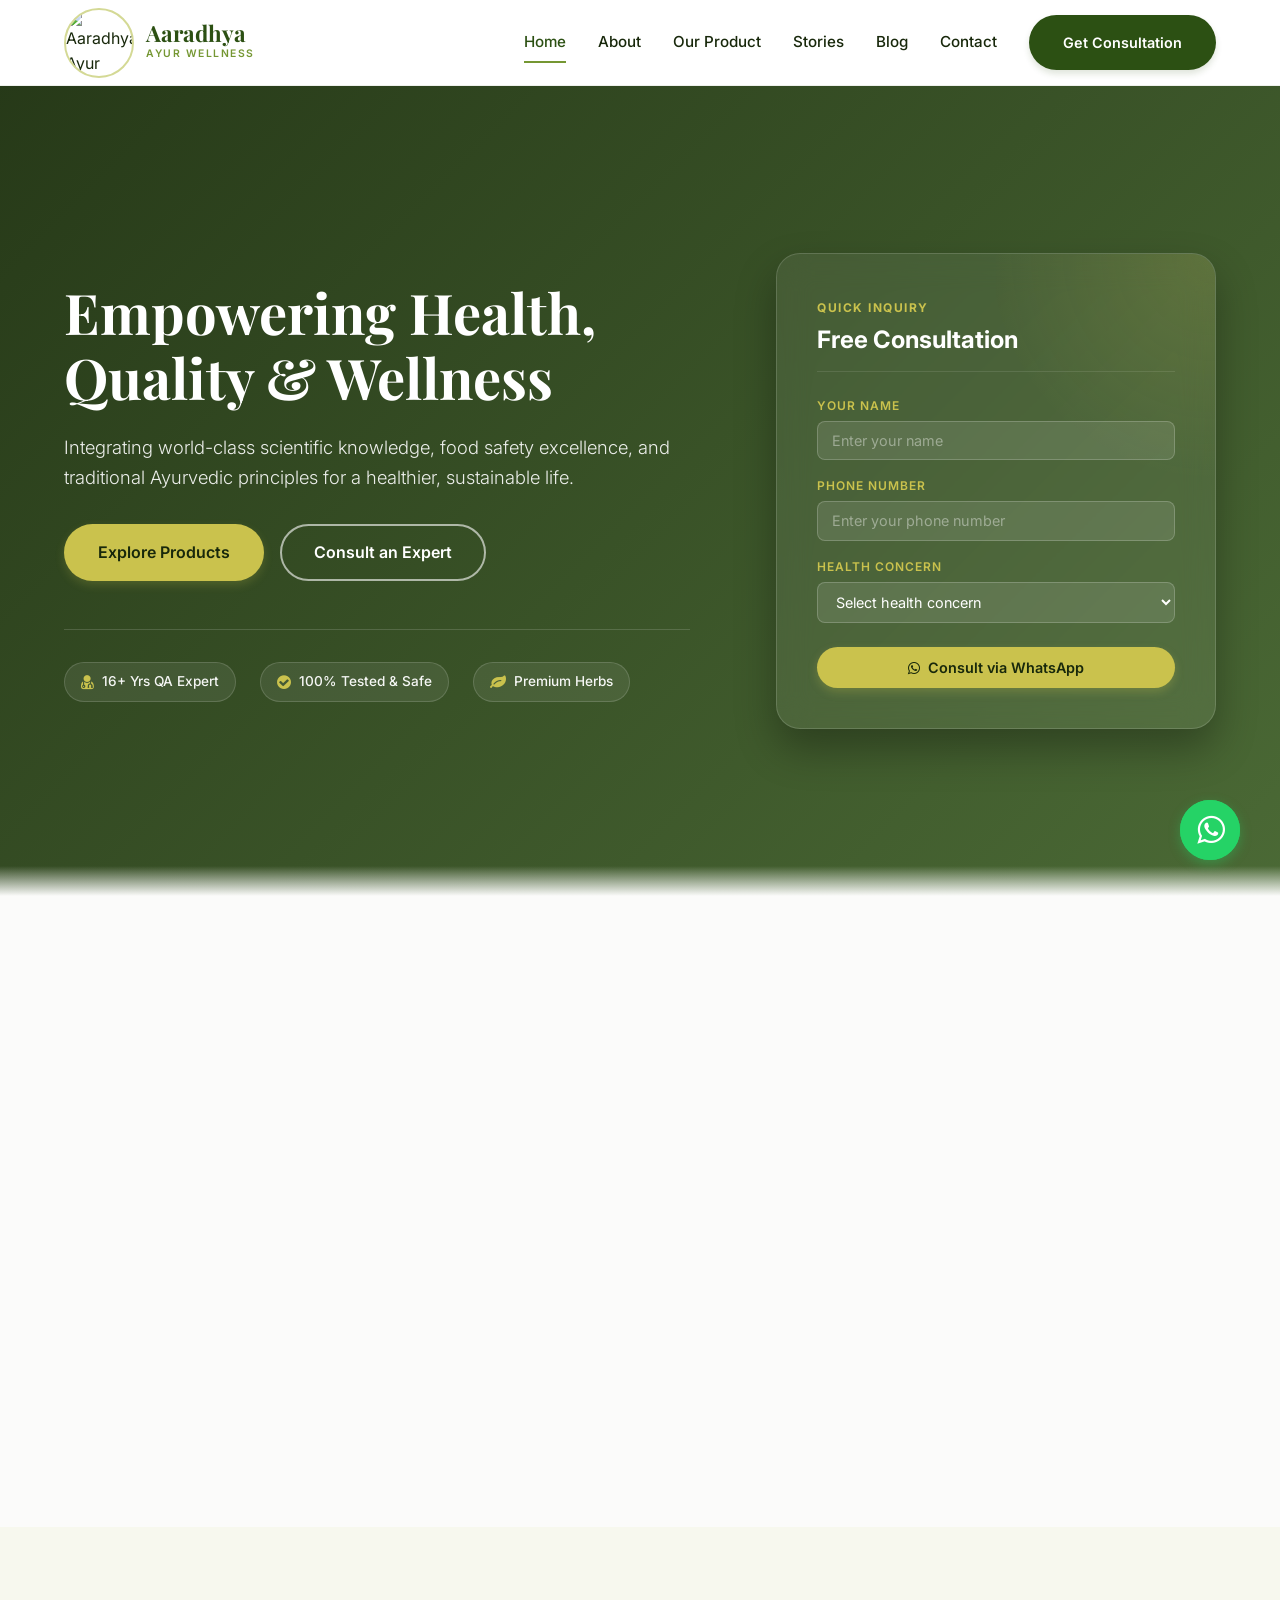
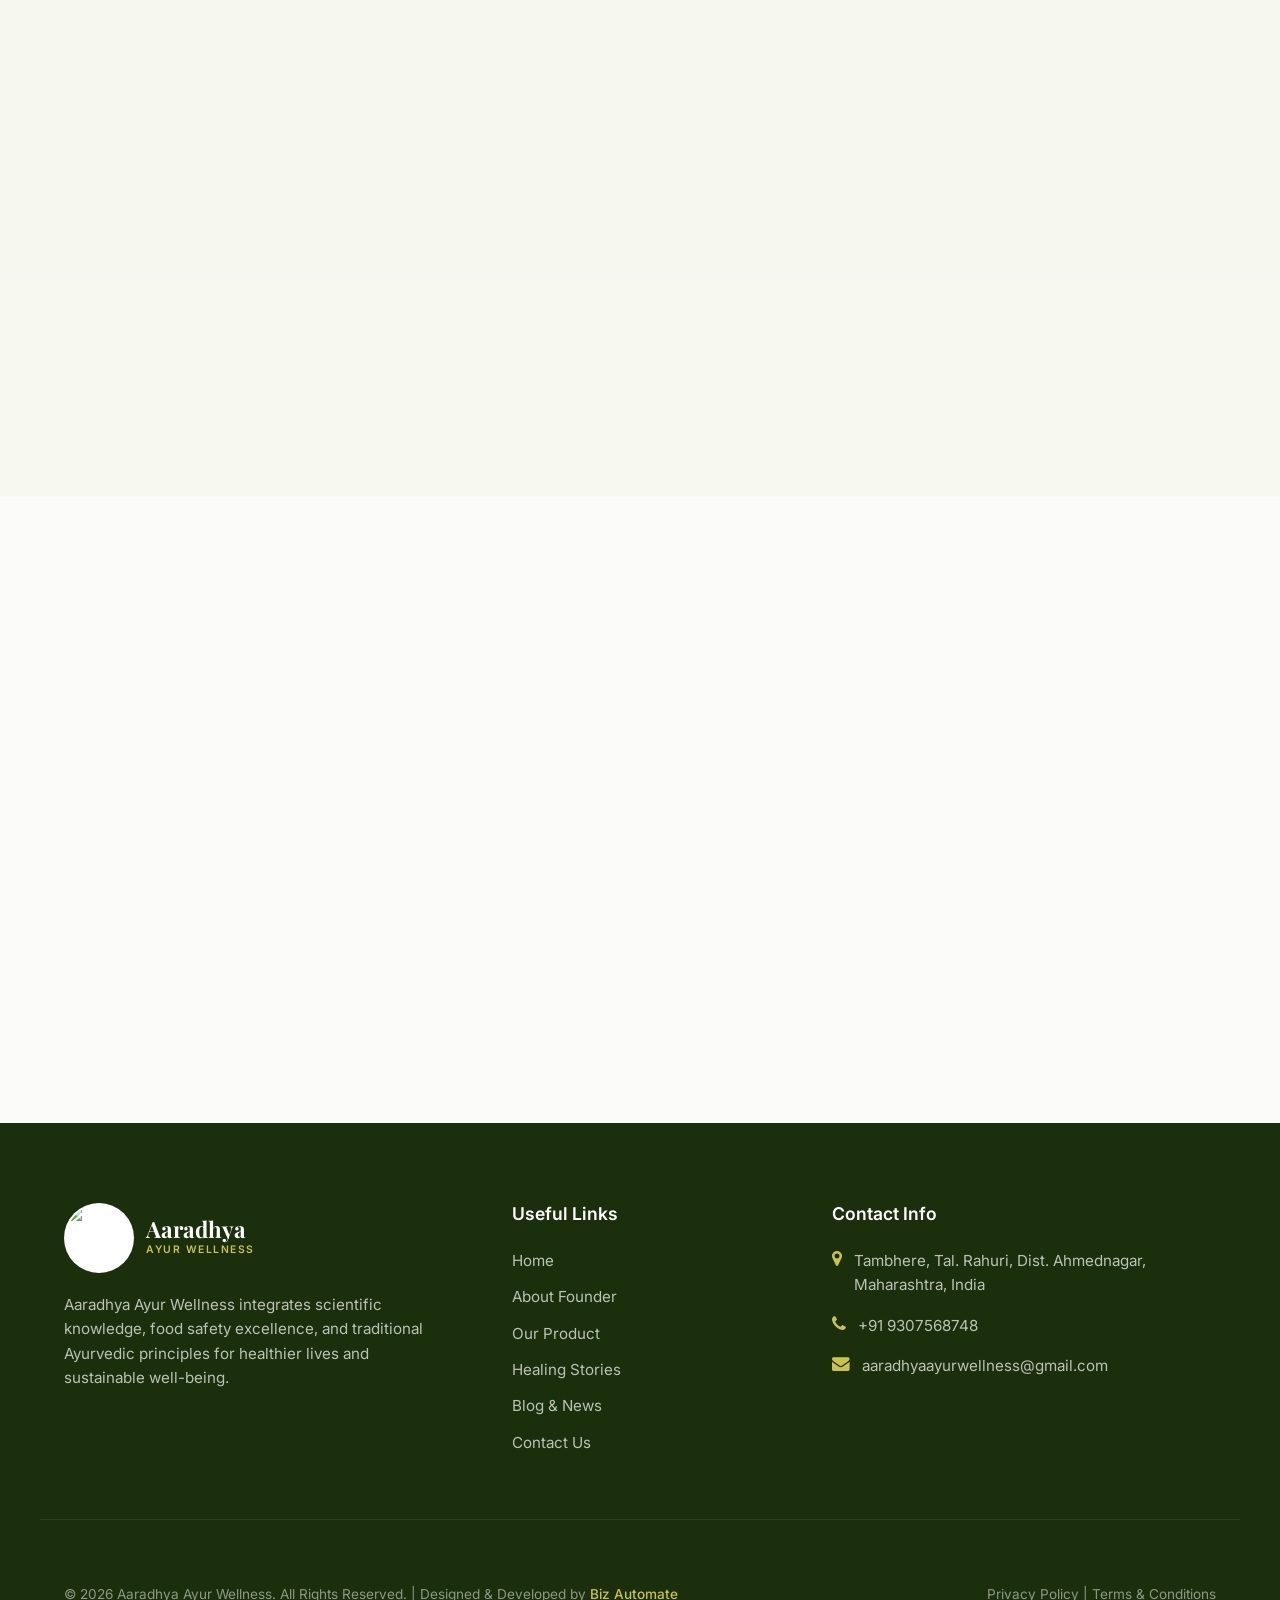
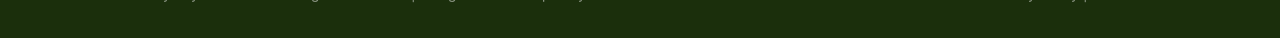
==== commit bbad25c3: "Update footer attribution name from Kyran Digital to Biz Automate while preserving link" ====
--- a/index.html
+++ b/index.html
@@ -12,7 +12,7 @@
   
   <!-- FontAwesome & CSS Stylesheets -->
   <link rel="stylesheet" href="https://cdnjs.cloudflare.com/ajax/libs/font-awesome/4.7.0/css/font-awesome.min.css">
-  <link rel="stylesheet" href="css/style.css">
+  <link rel="stylesheet" href="css/style.css?v=2.5">
 </head>
 <body>
 
@@ -504,7 +504,7 @@
     </div>
     
     <div class="container footer-bottom">
-      <p>&copy; 2026 Aaradhya Ayur Wellness. All Rights Reserved. | Designed & Developed by <a href="http://kyrandigital.com" target="_blank" rel="noopener noreferrer" style="color: var(--accent); font-weight: 500; text-decoration: none;">Kyran Digital</a></p>
+      <p>&copy; 2026 Aaradhya Ayur Wellness. All Rights Reserved. | Designed & Developed by <a href="http://kyrandigital.com" target="_blank" rel="noopener noreferrer" style="color: var(--accent); font-weight: 500; text-decoration: none;">Biz Automate</a></p>
       <div>
         <a href="privacy-policy.html">Privacy Policy</a> | <a href="terms-conditions.html">Terms & Conditions</a>
       </div>
--- a/css/style.css
+++ b/css/style.css
@@ -1591,11 +1591,15 @@
 
 /* Contact Page Form & Styling */
 .contact-grid {
+  display: grid;
   grid-template-columns: 1.2fr 1.8fr;
+  gap: 2.5rem;
+  width: 100%;
 }
 @media (max-width: 992px) {
   .contact-grid {
     grid-template-columns: 1fr;
+    gap: 2rem;
   }
 }
 .contact-info-panel {
@@ -1607,20 +1611,33 @@
   flex-direction: column;
   gap: 2.5rem;
   box-shadow: var(--shadow-md);
+  overflow: hidden;
+  width: 100%;
+  max-width: 100%;
+  box-sizing: border-box;
 }
 .contact-info-panel h3 {
   color: var(--text-light);
   font-size: 1.75rem;
+  word-break: break-word;
 }
 .contact-item {
   display: flex;
   align-items: flex-start;
   gap: 1.25rem;
+  min-width: 0;
+  width: 100%;
 }
 .contact-icon {
   font-size: 1.5rem;
   color: var(--accent);
   margin-top: 0.2rem;
+  min-width: 24px;
+  flex-shrink: 0;
+}
+.contact-item-text {
+  flex: 1;
+  min-width: 0;
 }
 .contact-item-text h4 {
   color: rgba(255, 255, 255, 0.7);
@@ -1634,6 +1651,12 @@
 .contact-item-text p {
   font-size: 1.05rem;
   line-height: 1.4;
+  word-break: break-word;
+  overflow-wrap: anywhere;
+}
+.contact-item-text a {
+  word-break: break-word;
+  overflow-wrap: anywhere;
 }
 
 .contact-form-panel {
@@ -1642,6 +1665,10 @@
   border: 1px solid var(--border-color);
   padding: 3rem;
   box-shadow: var(--shadow-sm);
+  min-width: 0;
+  width: 100%;
+  max-width: 100%;
+  box-sizing: border-box;
 }
 .form-title {
   margin-bottom: 2rem;
@@ -1653,8 +1680,22 @@
 .form-title p {
   color: var(--text-muted);
 }
+.form-row {
+  display: grid;
+  grid-template-columns: repeat(2, 1fr);
+  gap: 1.25rem;
+  margin-bottom: 1.25rem;
+  width: 100%;
+}
+@media (max-width: 768px) {
+  .form-row {
+    grid-template-columns: 1fr;
+    gap: 1.25rem;
+  }
+}
 .form-group {
   margin-bottom: 1.5rem;
+  width: 100%;
 }
 .form-label {
   display: block;
@@ -1667,6 +1708,8 @@
 }
 .form-control {
   width: 100%;
+  max-width: 100%;
+  box-sizing: border-box;
   padding: 0.85rem 1.25rem;
   border-radius: 8px;
   border: 1px solid var(--border-color);
@@ -1686,6 +1729,8 @@
 }
 .form-submit-btn {
   width: 100%;
+  max-width: 100%;
+  box-sizing: border-box;
   background-color: var(--primary);
   color: var(--text-light);
   border-radius: 8px;
@@ -1709,15 +1754,25 @@
   box-shadow: var(--shadow-sm);
   border: 1px solid var(--border-color);
   height: 400px;
-}
-
-/* Footer Section */
+  width: 100%;
+  max-width: 100%;
+  box-sizing: border-box;
+}
+.map-wrapper iframe {
+  width: 100%;
+  height: 100%;
+  border: 0;
+  display: block;
+}
+
+/* Footer Section - Original Dark Forest Theme */
 .footer {
   background-color: var(--bg-dark);
   color: rgba(255, 255, 255, 0.7);
   padding: 5rem 0 2rem 0;
   font-size: 0.95rem;
 }
+
 .footer-top {
   display: grid;
   grid-template-columns: 1.5fr 1fr 1.5fr;
@@ -1767,6 +1822,10 @@
   flex-direction: column;
   gap: 0.75rem;
 }
+.footer-links-list a {
+  color: rgba(255, 255, 255, 0.7);
+  transition: var(--transition-base);
+}
 .footer-links-list a:hover {
   color: var(--accent);
   padding-left: 4px;
@@ -1780,11 +1839,22 @@
   display: flex;
   align-items: flex-start;
   gap: 0.75rem;
+  min-width: 0;
+  word-break: break-word;
+  overflow-wrap: anywhere;
+}
+.footer-contact-item a,
+.footer-contact-item span {
+  min-width: 0;
+  word-break: break-word;
+  overflow-wrap: anywhere;
+  color: rgba(255, 255, 255, 0.7);
 }
 .footer-contact-icon {
   color: var(--accent);
   font-size: 1.1rem;
   margin-top: 2px;
+  flex-shrink: 0;
 }
 .footer-contact-item a:hover {
   color: var(--accent);
@@ -1800,9 +1870,64 @@
 }
 .footer-bottom a {
   color: rgba(255, 255, 255, 0.5);
+  transition: var(--transition-base);
 }
 .footer-bottom a:hover {
   color: var(--accent);
+}
+
+@media (max-width: 768px) {
+  .contact-info-panel {
+    padding: 2.25rem 1.5rem;
+    gap: 1.75rem;
+    border-radius: 12px;
+  }
+  .contact-info-panel h3 {
+    font-size: 1.4rem;
+  }
+  .contact-form-panel {
+    padding: 2rem 1.25rem;
+    border-radius: 12px;
+  }
+  .form-title {
+    margin-bottom: 1.5rem;
+  }
+  .form-title h3 {
+    font-size: 1.4rem;
+  }
+  .contact-item-text p {
+    font-size: 0.95rem;
+  }
+  .map-wrapper {
+    margin-top: 2.5rem;
+    height: 300px;
+    border-radius: 12px;
+  }
+  .footer {
+    padding: 4rem 0 2rem 0;
+  }
+  .footer-top {
+    gap: 2.25rem;
+    margin-bottom: 2.25rem;
+    padding-bottom: 2.25rem;
+  }
+  .footer-bottom {
+    flex-direction: column;
+    text-align: center;
+    gap: 1rem;
+  }
+}
+
+@media (max-width: 480px) {
+  .contact-info-panel {
+    padding: 1.75rem 1.25rem;
+  }
+  .contact-form-panel {
+    padding: 1.75rem 1rem;
+  }
+  .footer-contact-item {
+    padding: 0.55rem 0.75rem;
+  }
 }
 
 /* Floating Actions */
@@ -1837,6 +1962,23 @@
   border: 2px solid #25d366;
   animation: whatsapp-ripple 2s infinite ease-in-out;
   pointer-events: none;
+}
+
+@media (max-width: 768px) {
+  .whatsapp-floating {
+    bottom: 1.5rem;
+    right: 1.25rem;
+    width: 52px;
+    height: 52px;
+    font-size: 1.75rem;
+  }
+  .scroll-to-top-btn {
+    bottom: 5.5rem;
+    right: 1.25rem;
+    width: 48px;
+    height: 48px;
+    font-size: 1.1rem;
+  }
 }
 @keyframes whatsapp-ripple {
   0% { transform: scale(1); opacity: 0.8; }
@@ -2034,6 +2176,8 @@
   padding: 3.5rem 4rem;
   border: 1px solid var(--border-color);
   box-shadow: 0 10px 30px -5px rgba(44, 80, 19, 0.06);
+  box-sizing: border-box;
+  width: 100%;
 }
 
 .legal-meta {
@@ -2041,8 +2185,8 @@
   flex-wrap: wrap;
   align-items: center;
   justify-content: space-between;
-  gap: 1rem;
-  padding-bottom: 1.5rem;
+  gap: 0.75rem;
+  padding-bottom: 1.25rem;
   margin-bottom: 2.25rem;
   border-bottom: 1px solid var(--border-color);
 }
@@ -2060,12 +2204,13 @@
 }
 
 .legal-updated {
-  font-size: 0.9rem;
+  font-size: 0.88rem;
   color: var(--text-muted);
+  font-weight: 500;
 }
 
 .legal-block {
-  margin-bottom: 2.5rem;
+  margin-bottom: 2.25rem;
 }
 
 .legal-block:last-child {
@@ -2073,16 +2218,18 @@
 }
 
 .legal-block h2 {
-  font-family: var(--font-sans);
-  font-size: 1.35rem;
+  font-family: var(--font-sans) !important;
+  font-size: 1.25rem;
   font-weight: 700;
   color: var(--primary);
-  margin-bottom: 1rem;
-  padding-bottom: 0.4rem;
-  border-bottom: 2px solid rgba(117, 151, 51, 0.15);
-  display: flex;
-  align-items: center;
-  gap: 0.6rem;
+  margin-bottom: 0.85rem;
+  padding-bottom: 0.5rem;
+  border-bottom: 2px solid rgba(117, 151, 51, 0.18);
+  display: flex;
+  align-items: flex-start;
+  gap: 0.65rem;
+  line-height: 1.35;
+  word-break: break-word;
 }
 
 .legal-block h2::after {
@@ -2091,25 +2238,31 @@
 
 .legal-block h2 i {
   color: var(--secondary);
-  font-size: 1.15rem;
+  font-size: 1.1rem;
+  margin-top: 0.18rem;
+  flex-shrink: 0;
 }
 
 .legal-block p {
   color: #33442a;
-  font-size: 1rem;
-  line-height: 1.75;
-  margin-bottom: 1rem;
+  font-size: 0.98rem;
+  line-height: 1.7;
+  margin-bottom: 0.85rem;
+  word-break: break-word;
 }
 
 .legal-block ul {
-  margin: 0.75rem 0 1.25rem 1.5rem;
+  margin: 0.75rem 0 1.25rem 1.25rem;
+  padding-left: 0;
   color: #33442a;
 }
 
 .legal-block ul li {
-  margin-bottom: 0.6rem;
-  line-height: 1.65;
-  font-size: 0.98rem;
+  margin-bottom: 0.65rem;
+  line-height: 1.6;
+  font-size: 0.95rem;
+  padding-left: 0.25rem;
+  word-break: break-word;
 }
 
 .legal-block ul li strong {
@@ -2117,13 +2270,15 @@
 }
 
 .legal-notice-box {
-  background: rgba(44, 80, 19, 0.04);
+  background: rgba(117, 151, 51, 0.08);
   border-left: 4px solid var(--secondary);
-  padding: 1.25rem 1.5rem;
-  border-radius: 0 12px 12px 0;
-  margin: 1.5rem 0;
+  padding: 1.15rem 1.25rem;
+  border-radius: 0 10px 10px 0;
+  margin: 1.25rem 0;
   font-size: 0.95rem;
+  line-height: 1.6;
   color: #2b3d22;
+  word-break: break-word;
 }
 
 .legal-notice-box strong {
@@ -2132,59 +2287,113 @@
 
 .legal-contact-grid {
   display: grid;
-  grid-template-columns: repeat(auto-fit, minmax(240px, 1fr));
+  grid-template-columns: repeat(auto-fit, minmax(250px, 1fr));
   gap: 1.25rem;
-  margin-top: 1.25rem;
+  margin-top: 1.5rem;
+  width: 100%;
 }
 
 .legal-contact-card {
   background: #fbfbfa;
   border: 1px solid var(--border-color);
+  border-radius: 12px;
+  padding: 1.25rem;
+  display: flex;
+  align-items: flex-start;
+  gap: 1rem;
+  transition: var(--transition-base);
+  box-sizing: border-box;
+}
+
+.legal-contact-card:hover {
+  border-color: var(--secondary);
+  background: #ffffff;
+  box-shadow: var(--shadow-sm);
+  transform: translateY(-2px);
+}
+
+.legal-contact-icon {
+  width: 40px;
+  height: 40px;
+  min-width: 40px;
   border-radius: 10px;
-  padding: 1.25rem;
-  display: flex;
-  align-items: flex-start;
-  gap: 0.85rem;
-}
-
-.legal-contact-card i {
-  font-size: 1.25rem;
-  color: var(--secondary);
-  margin-top: 0.2rem;
-}
-
-.legal-contact-card div h4 {
+  background-color: rgba(117, 151, 51, 0.12);
+  color: var(--primary);
+  display: flex;
+  align-items: center;
+  justify-content: center;
+  font-size: 1.15rem;
+  flex-shrink: 0;
+}
+
+.legal-contact-details {
+  display: flex;
+  flex-direction: column;
+  justify-content: center;
+  min-height: 40px;
+}
+
+.legal-contact-details h4 {
   font-family: var(--font-sans);
   font-size: 0.95rem;
   font-weight: 600;
   color: var(--primary);
-  margin-bottom: 0.25rem;
-}
-
-.legal-contact-card div p,
-.legal-contact-card div a {
+  margin: 0 0 0.25rem 0;
+  line-height: 1.25;
+}
+
+.legal-contact-details p {
   font-size: 0.88rem;
   color: var(--text-muted);
-  line-height: 1.4;
-}
-
-.legal-contact-card div a:hover {
+  line-height: 1.45;
+  margin: 0;
+  word-break: break-word;
+}
+
+.legal-contact-details a {
+  color: var(--text-muted);
+  text-decoration: none;
+  transition: color 0.2s ease;
+}
+
+.legal-contact-details a:hover {
   color: var(--primary);
   text-decoration: underline;
 }
 
 @media (max-width: 768px) {
   .legal-section {
-    padding: 3rem 0 4rem 0;
+    padding: 2.5rem 0 3.5rem 0;
   }
   .legal-card {
-    padding: 2rem 1.5rem;
+    padding: 1.75rem 1.25rem;
     border-radius: 12px;
   }
+  .legal-meta {
+    flex-direction: column;
+    align-items: flex-start;
+    gap: 0.5rem;
+    margin-bottom: 1.5rem;
+    padding-bottom: 1rem;
+  }
+  .legal-block {
+    margin-bottom: 1.75rem;
+  }
   .legal-block h2 {
-    font-size: 1.2rem;
+    font-size: 1.15rem;
+  }
+  .legal-block p,
+  .legal-block ul li {
+    font-size: 0.95rem;
+    line-height: 1.65;
   }
   .legal-contact-grid {
     grid-template-columns: 1fr;
   }
 }
+
+@media (max-width: 480px) {
+  .legal-card {
+    padding: 1.5rem 1rem;
+  }
+}
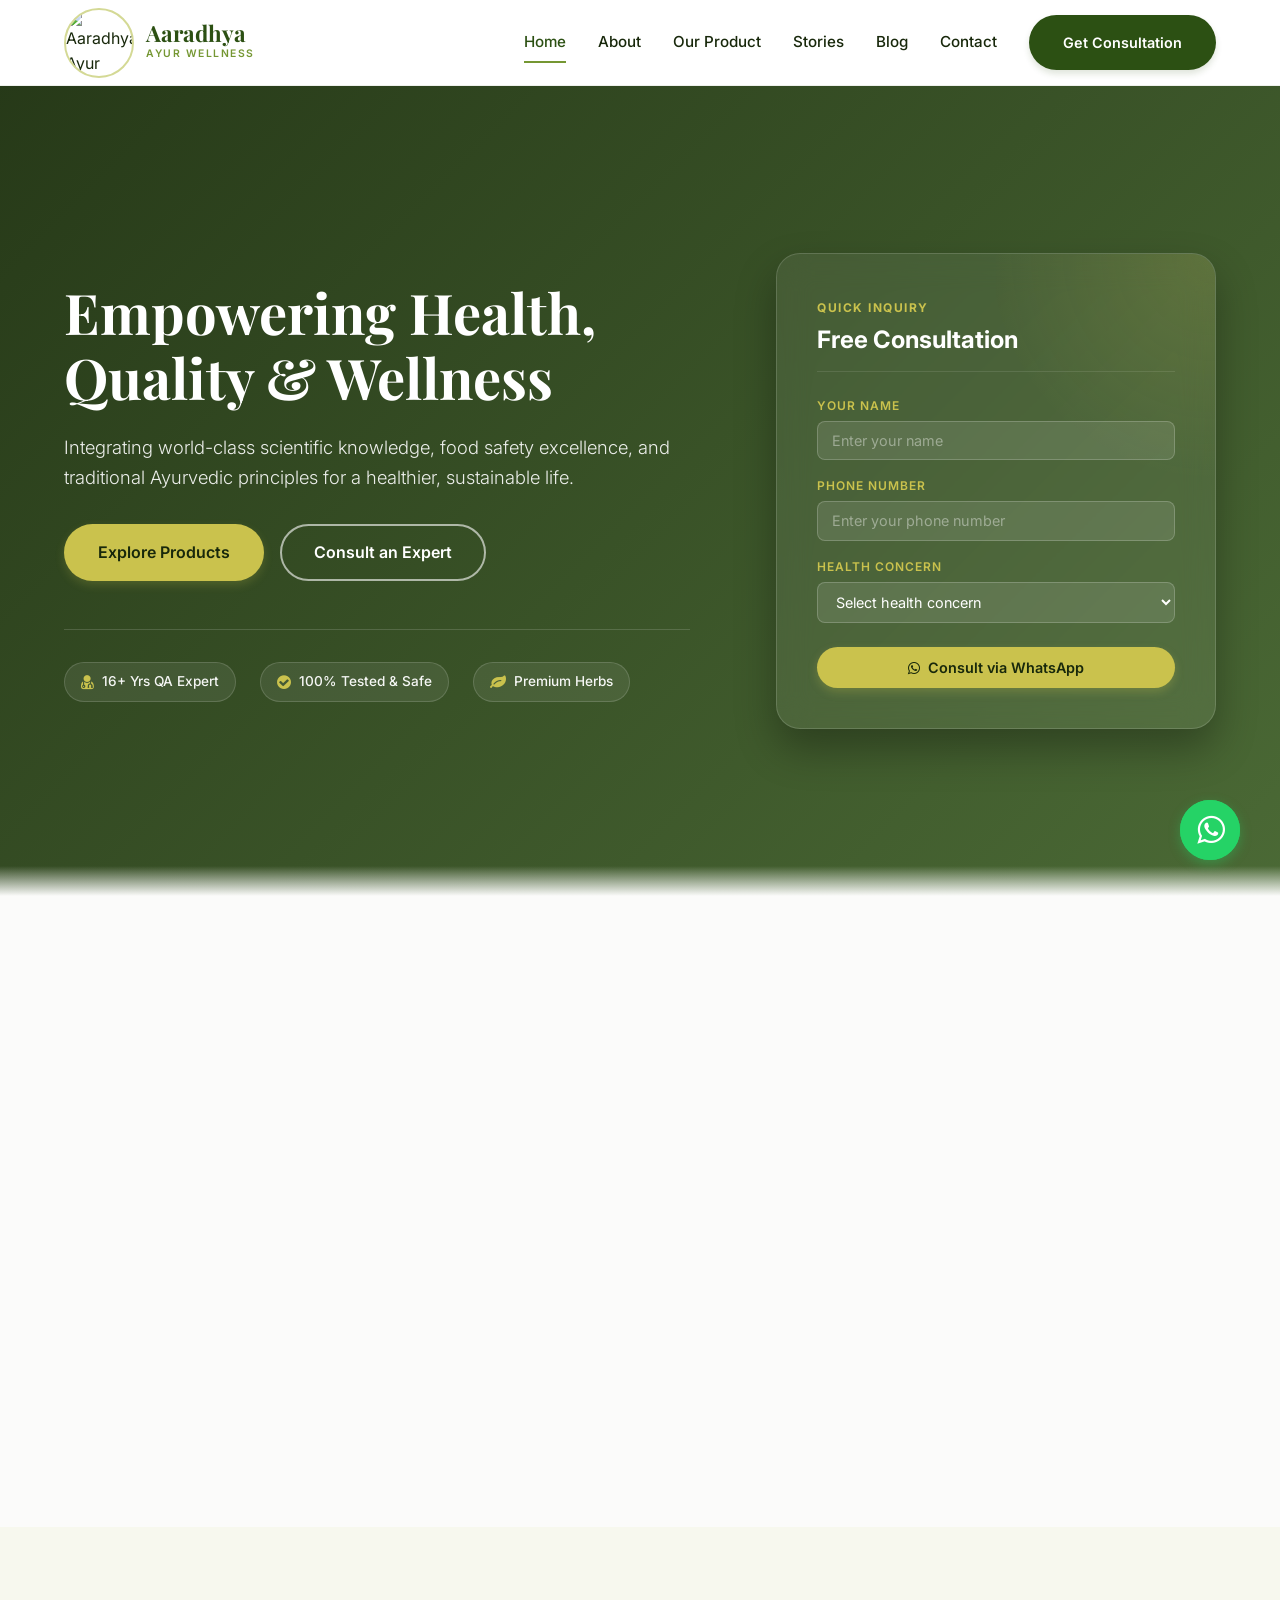
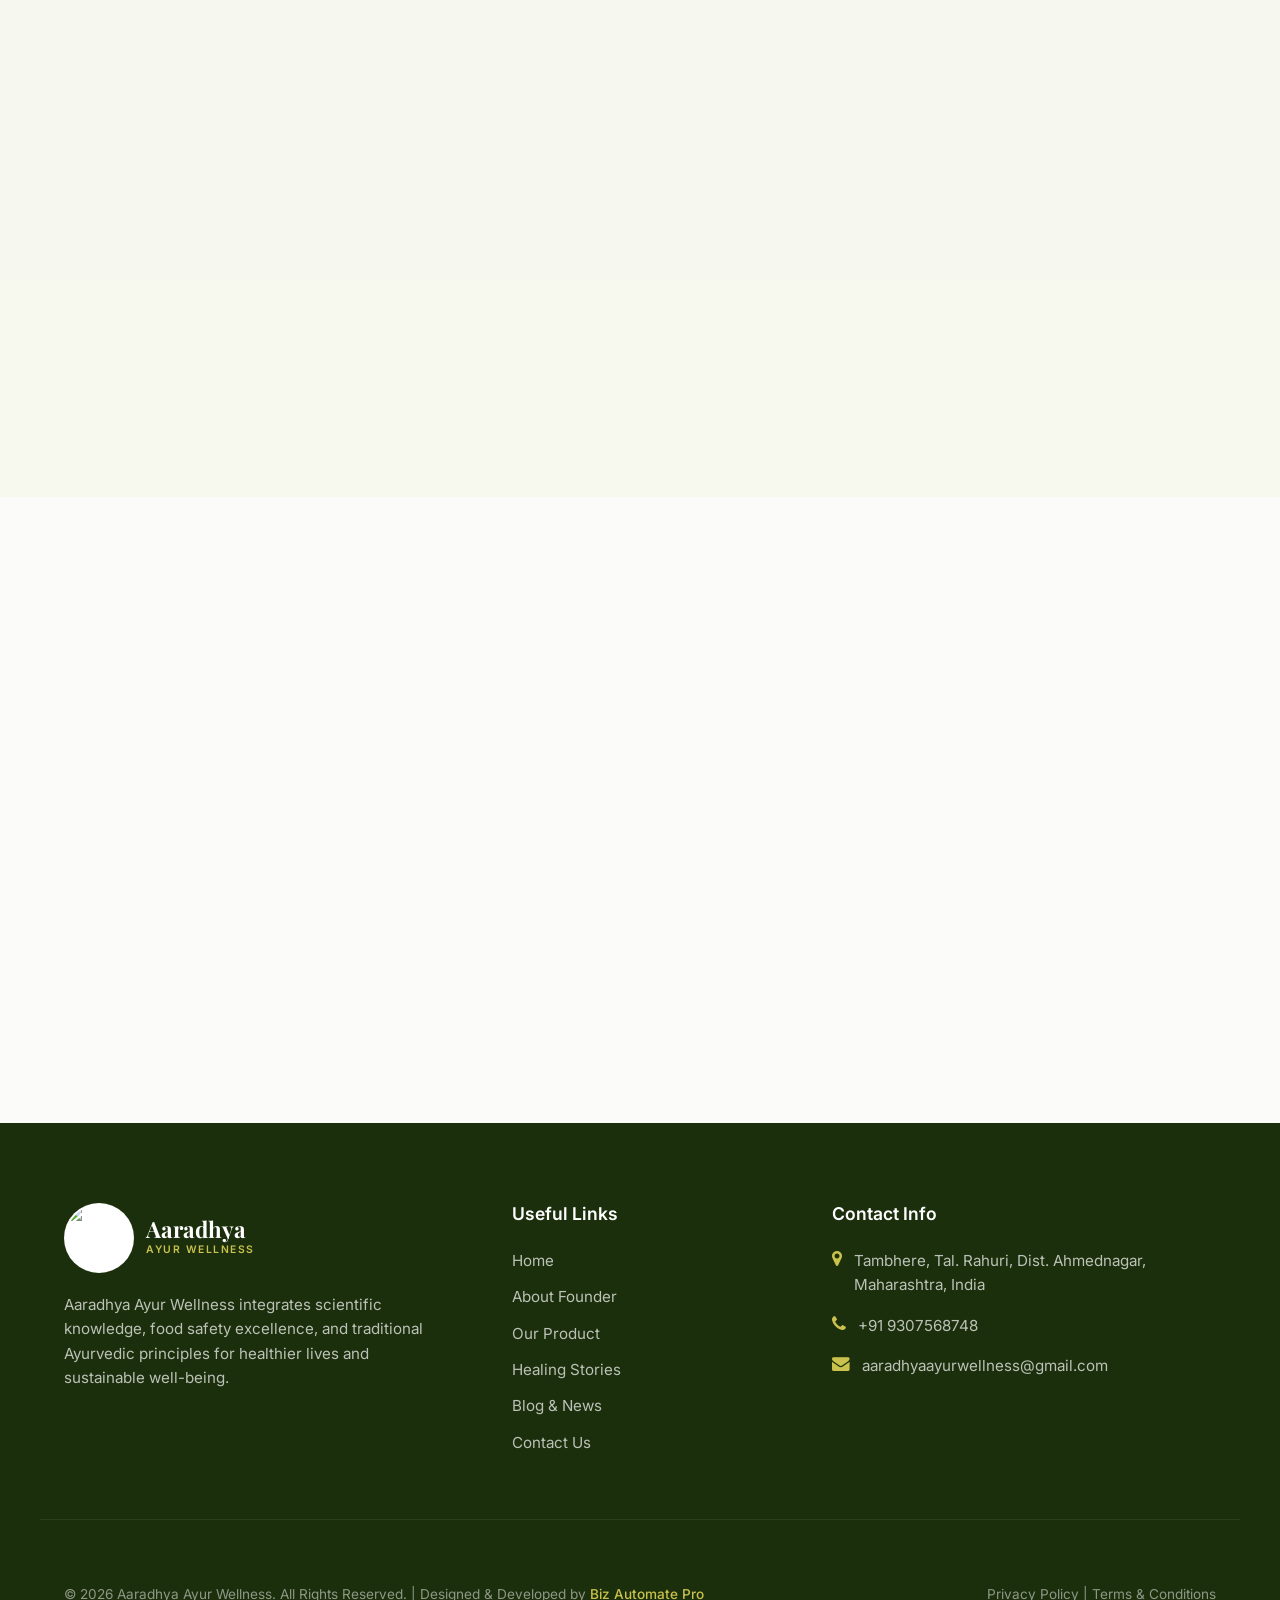
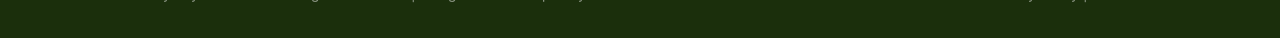
==== commit ccd08b79: "Update footer attribution to Biz Automate Pro with link to https://bizautomatepro.in/" ====
--- a/index.html
+++ b/index.html
@@ -504,7 +504,7 @@
     </div>
     
     <div class="container footer-bottom">
-      <p>&copy; 2026 Aaradhya Ayur Wellness. All Rights Reserved. | Designed & Developed by <a href="http://kyrandigital.com" target="_blank" rel="noopener noreferrer" style="color: var(--accent); font-weight: 500; text-decoration: none;">Biz Automate</a></p>
+      <p>&copy; 2026 Aaradhya Ayur Wellness. All Rights Reserved. | Designed & Developed by <a href="https://bizautomatepro.in/" target="_blank" rel="noopener noreferrer" style="color: var(--accent); font-weight: 500; text-decoration: none;">Biz Automate Pro</a></p>
       <div>
         <a href="privacy-policy.html">Privacy Policy</a> | <a href="terms-conditions.html">Terms & Conditions</a>
       </div>
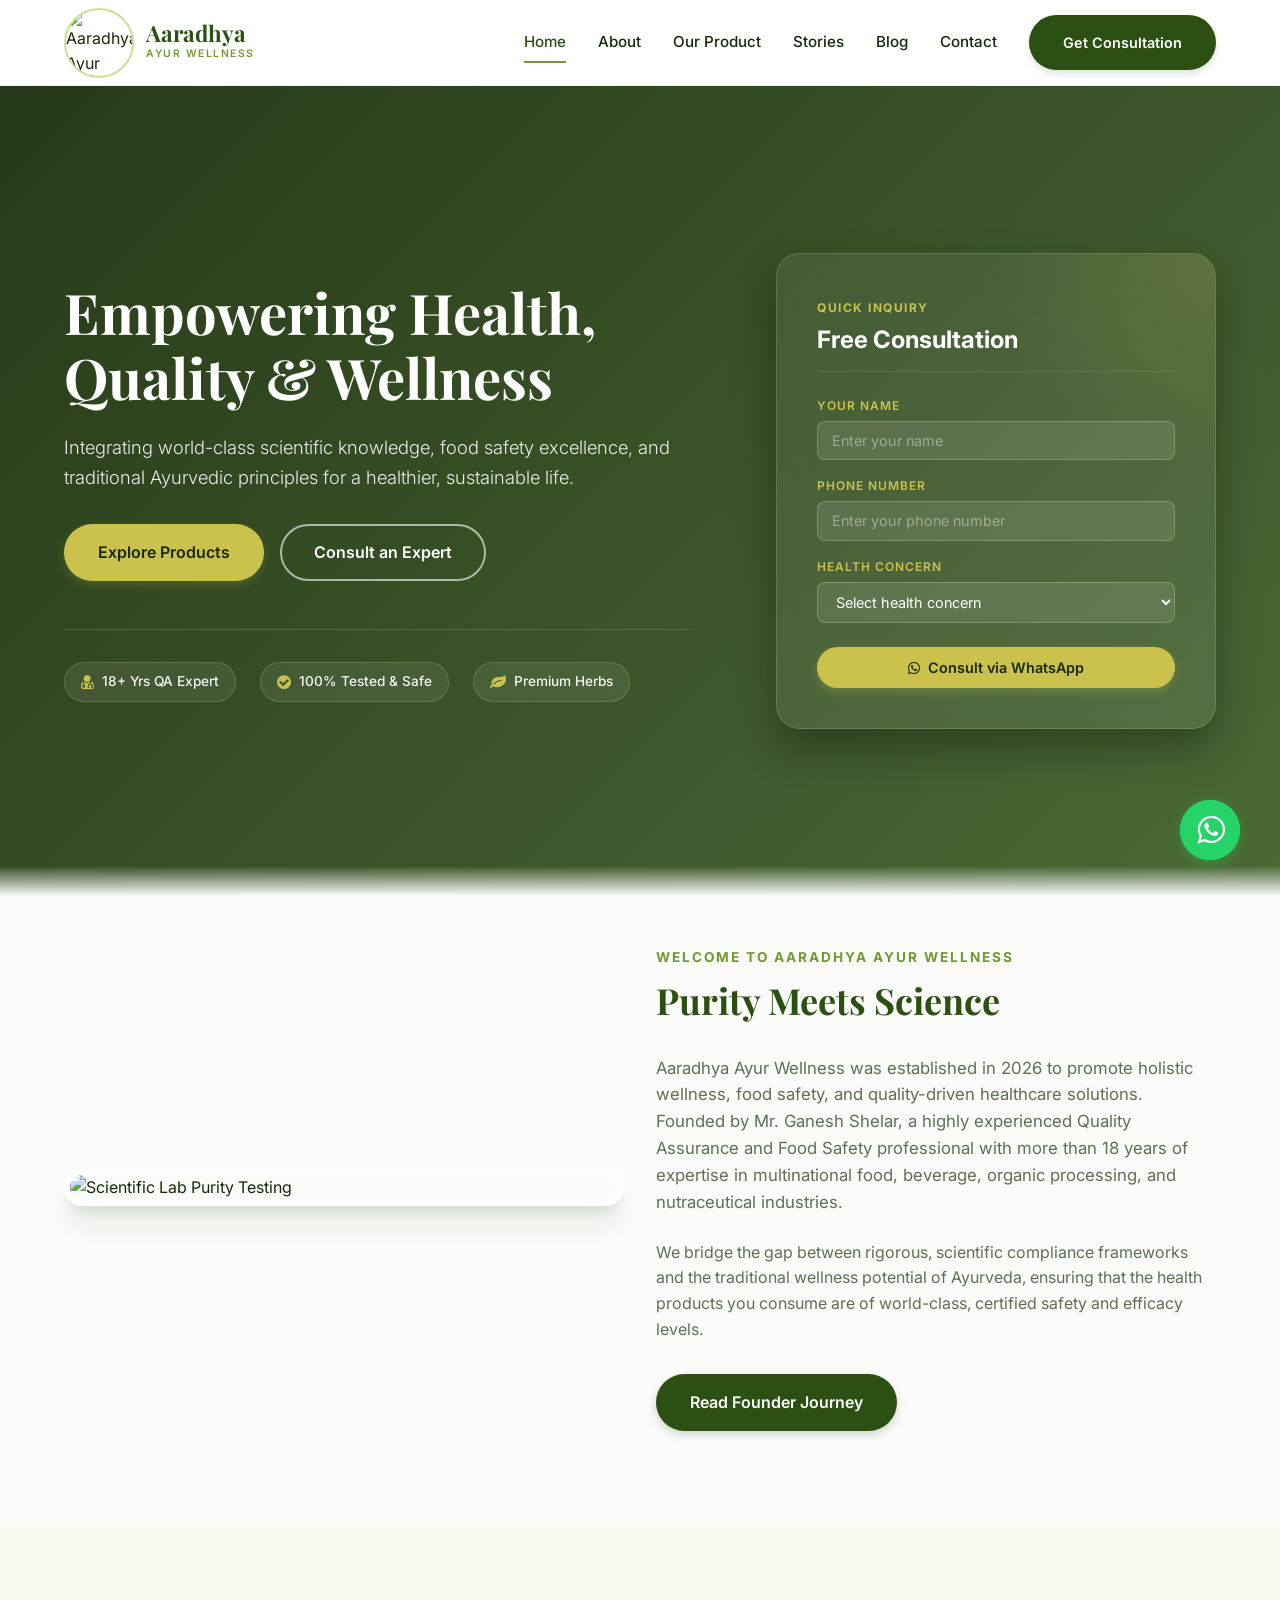
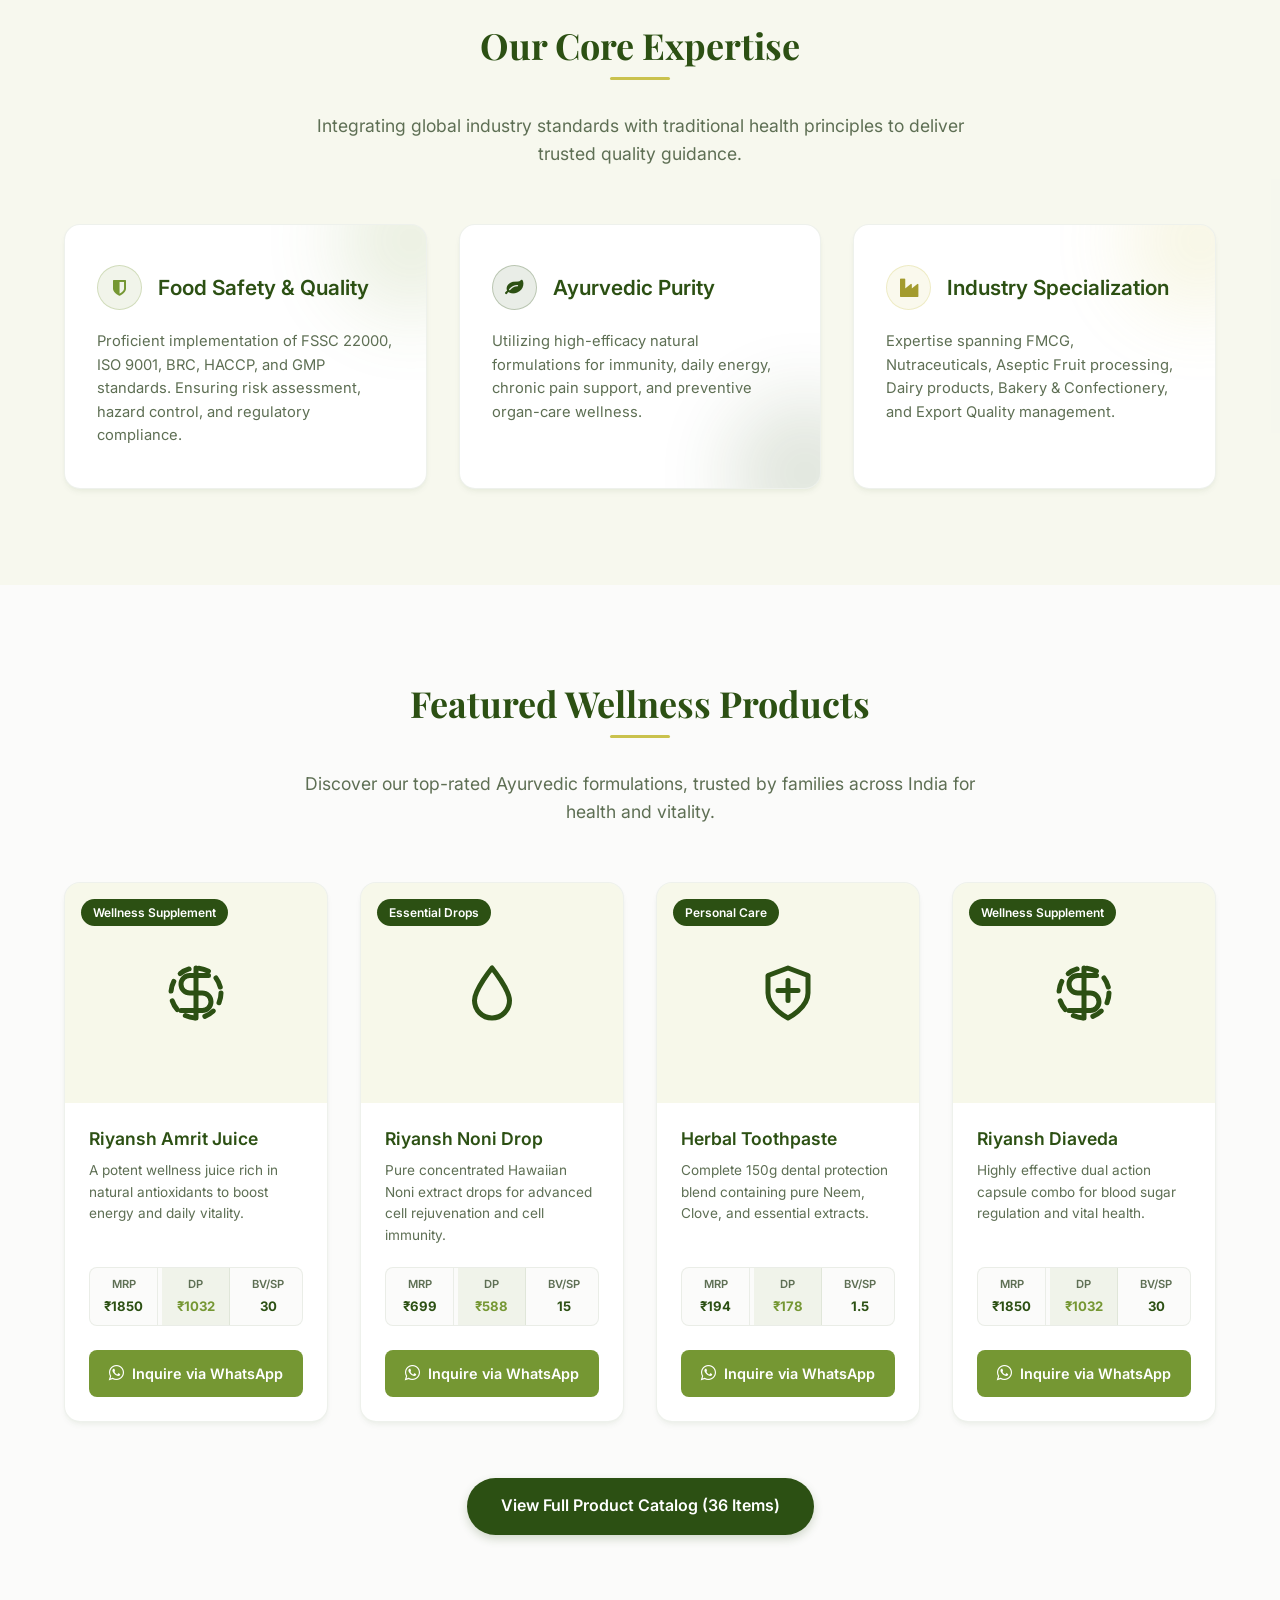
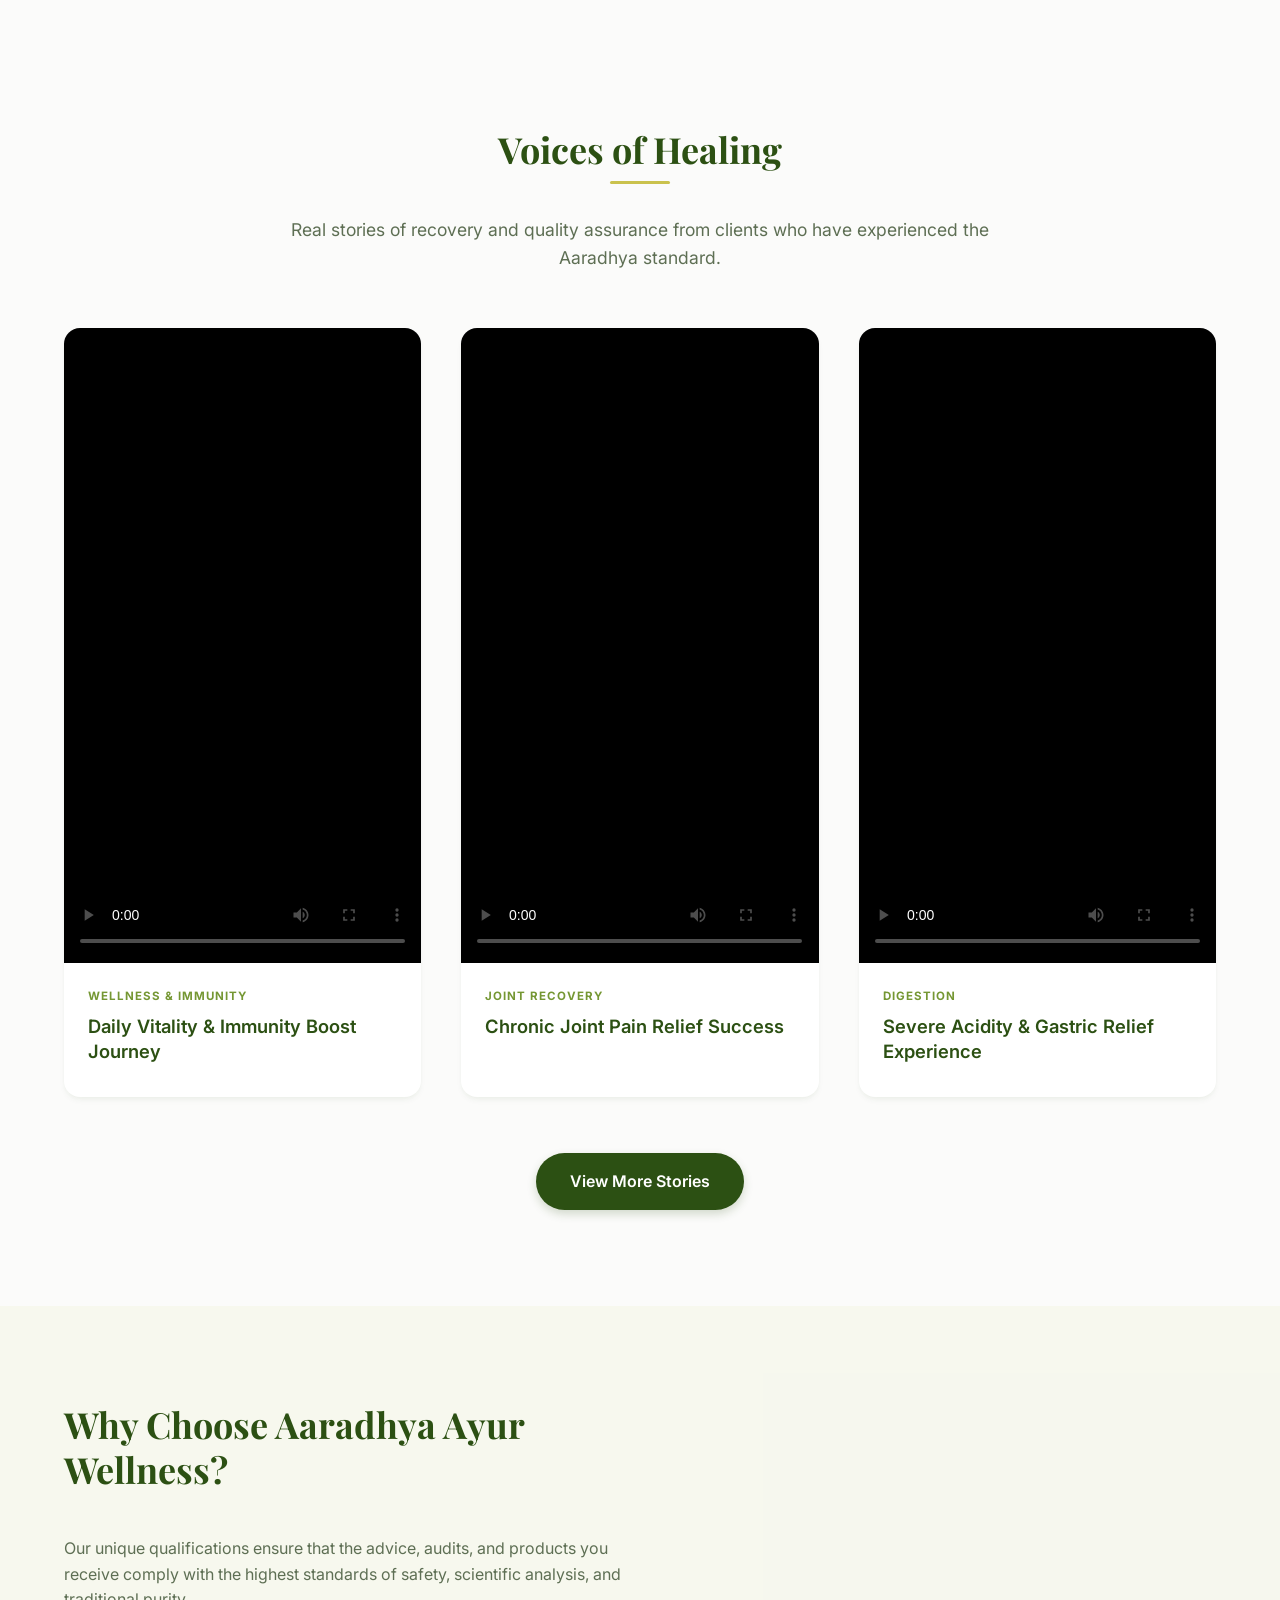
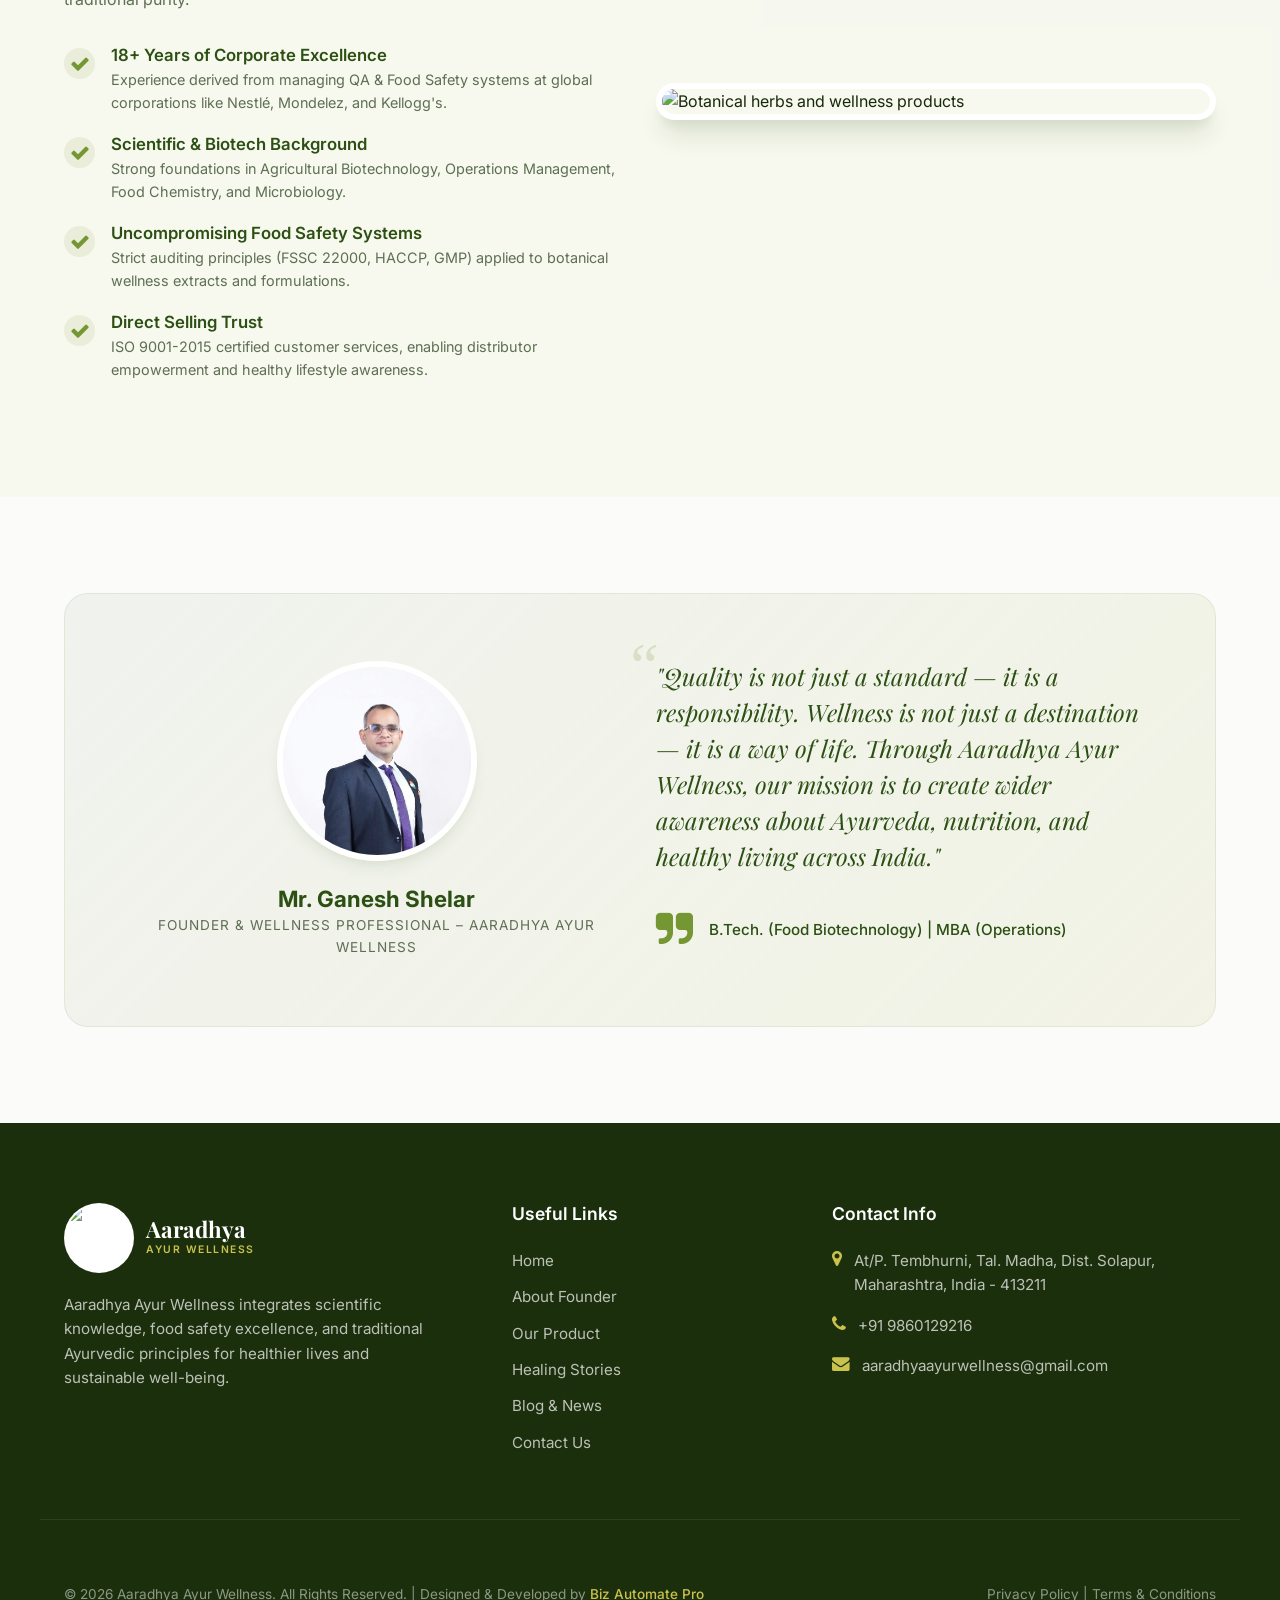
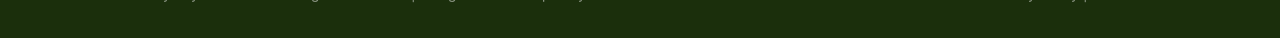
==== commit a60e3b37: "Update About Founder profile, portrait photo, 18+ yrs experience, new address, Google Map location, " ====
--- a/index.html
+++ b/index.html
@@ -3,7 +3,7 @@
 <head>
   <meta charset="UTF-8">
   <meta name="viewport" content="width=device-width, initial-scale=1.0">
-  <meta name="description" content="Aaradhya Ayur Wellness promotes premium health, safety, and sustainable Ayurvedic solutions, guided by 16+ years of Quality Assurance & Food Safety expertise.">
+  <meta name="description" content="Aaradhya Ayur Wellness promotes premium health, safety, and sustainable Ayurvedic solutions, guided by 18+ years of Quality Assurance & Food Safety expertise.">
   <meta name="keywords" content="Ayurveda, Food Safety, Quality Assurance, Wellness, Nutraceuticals, Ganesh Bhaskar Shelar, Rahuri, Ahmednagar">
   <title>Aaradhya Ayur Wellness | Quality & Health Experts</title>
   
@@ -12,12 +12,12 @@
   
   <!-- FontAwesome & CSS Stylesheets -->
   <link rel="stylesheet" href="https://cdnjs.cloudflare.com/ajax/libs/font-awesome/4.7.0/css/font-awesome.min.css">
-  <link rel="stylesheet" href="css/style.css?v=2.5">
+  <link rel="stylesheet" href="css/style.css?v=3.0">
 </head>
 <body>
 
   <!-- Floating WhatsApp Action -->
-  <a href="https://wa.me/919307568748" class="whatsapp-floating" target="_blank" rel="noopener noreferrer" aria-label="Contact us on WhatsApp">
+  <a href="https://wa.me/919860129216" class="whatsapp-floating" target="_blank" rel="noopener noreferrer" aria-label="Contact us on WhatsApp">
     <i class="fa fa-whatsapp"></i>
     <div class="ripple"></div>
   </a>
@@ -62,7 +62,7 @@
         <div class="hero-stats-row">
           <div class="hero-stat-badge">
             <i class="fa fa-user-md"></i>
-            <span>16+ Yrs QA Expert</span>
+            <span>18+ Yrs QA Expert</span>
           </div>
           <div class="hero-stat-badge">
             <i class="fa fa-check-circle"></i>
@@ -123,7 +123,7 @@
         <span style="color: var(--secondary); font-weight: 700; text-transform: uppercase; letter-spacing: 2px; font-size: 0.85rem;">Welcome to Aaradhya Ayur Wellness</span>
         <h2 style="margin-top: 0.5rem; padding-bottom: 0;">Purity Meets Science</h2>
         <p style="margin-top: 1rem; margin-bottom: 1.5rem; font-size: 1.05rem; color: var(--text-muted);">
-          Aaradhya Ayur Wellness was established in 2026 to promote holistic wellness, food safety, and quality-driven healthcare solutions. Founded by Ganesh Bhaskar Shelar, a highly experienced Quality Assurance and Food Safety professional with more than 16 years of expertise in multinational food, beverage, organic processing, and nutraceutical industries.
+          Aaradhya Ayur Wellness was established in 2026 to promote holistic wellness, food safety, and quality-driven healthcare solutions. Founded by Mr. Ganesh Shelar, a highly experienced Quality Assurance and Food Safety professional with more than 18 years of expertise in multinational food, beverage, organic processing, and nutraceutical industries.
         </p>
         <p style="margin-bottom: 2rem; color: var(--text-muted);">
           We bridge the gap between rigorous, scientific compliance frameworks and the traditional wellness potential of Ayurveda, ensuring that the health products you consume are of world-class, certified safety and efficacy levels.
@@ -214,7 +214,7 @@
                 <div class="price-val">30</div>
               </div>
             </div>
-            <a href="https://wa.me/919307568748?text=I%20am%20interested%20in%20Riyansh%20Amrit%20Juice" target="_blank" class="product-action-btn">
+            <a href="https://wa.me/919860129216?text=I%20am%20interested%20in%20Riyansh%20Amrit%20Juice" target="_blank" class="product-action-btn">
               <i class="fa fa-whatsapp"></i> Inquire via WhatsApp
             </a>
           </div>
@@ -248,7 +248,7 @@
                 <div class="price-val">15</div>
               </div>
             </div>
-            <a href="https://wa.me/919307568748?text=I%20am%20interested%20in%20Riyansh%20Noni%20Drop" target="_blank" class="product-action-btn">
+            <a href="https://wa.me/919860129216?text=I%20am%20interested%20in%20Riyansh%20Noni%20Drop" target="_blank" class="product-action-btn">
               <i class="fa fa-whatsapp"></i> Inquire via WhatsApp
             </a>
           </div>
@@ -283,7 +283,7 @@
                 <div class="price-val">1.5</div>
               </div>
             </div>
-            <a href="https://wa.me/919307568748?text=I%20am%20interested%20in%20Herbal%20Toothpaste%20150g" target="_blank" class="product-action-btn">
+            <a href="https://wa.me/919860129216?text=I%20am%20interested%20in%20Herbal%20Toothpaste%20150g" target="_blank" class="product-action-btn">
               <i class="fa fa-whatsapp"></i> Inquire via WhatsApp
             </a>
           </div>
@@ -318,7 +318,7 @@
                 <div class="price-val">30</div>
               </div>
             </div>
-            <a href="https://wa.me/919307568748?text=I%20am%20interested%20in%20Riyansh%20Diaveda%20Capsule" target="_blank" class="product-action-btn">
+            <a href="https://wa.me/919860129216?text=I%20am%20interested%20in%20Riyansh%20Diaveda%20Capsule" target="_blank" class="product-action-btn">
               <i class="fa fa-whatsapp"></i> Inquire via WhatsApp
             </a>
           </div>
@@ -400,7 +400,7 @@
           <li class="why-us-item">
             <div class="why-us-icon"><i class="fa fa-check"></i></div>
             <div>
-              <h4>16+ Years of Corporate Excellence</h4>
+              <h4>18+ Years of Corporate Excellence</h4>
               <p>Experience derived from managing QA & Food Safety systems at global corporations like Nestlé, Mondelez, and Kellogg's.</p>
             </div>
           </li>
@@ -441,16 +441,16 @@
     <div class="container">
       <div class="founder-banner grid grid-2 reveal">
         <div style="text-align: center;">
-          <img src="images/founder.jpg" alt="Mr. Ganesh Bhaskar Shelar, Founder" class="founder-photo">
-          <h3 class="founder-name" style="margin-top: 1.5rem; font-family: var(--font-sans); font-size: 1.4rem;">Mr. Ganesh Bhaskar Shelar</h3>
-          <p class="founder-title">Founder, Quality Control & Wellness Expert</p>
+          <img src="images/founder.jpg" alt="Mr. Ganesh Shelar, Founder" class="founder-photo">
+          <h3 class="founder-name" style="margin-top: 1.5rem; font-family: var(--font-sans); font-size: 1.4rem;">Mr. Ganesh Shelar</h3>
+          <p class="founder-title">Founder & Wellness Professional – Aaradhya Ayur Wellness</p>
         </div>
         
         <div>
-          <p class="founder-quote">"Health, quality, and trust are the three pillars of sustainable success. Through Aaradhya Ayur Wellness, my aim is to create awareness about wellness, nutrition, food safety, and healthy living while helping people make informed choices for a better future."</p>
+          <p class="founder-quote">"Quality is not just a standard — it is a responsibility. Wellness is not just a destination — it is a way of life. Through Aaradhya Ayur Wellness, our mission is to create wider awareness about Ayurveda, nutrition, and healthy living across India."</p>
           <div style="display: flex; gap: 1rem; align-items: center;">
             <div style="font-size: 2.5rem; color: var(--secondary);"><i class="fa fa-quote-right" aria-hidden="true"></i></div>
-            <p style="font-size: 0.95rem; font-weight: 500; color: var(--primary);">B.Tech. Agricultural Biotechnology | MBA (Operations Management)</p>
+            <p style="font-size: 0.95rem; font-weight: 500; color: var(--primary);">B.Tech. (Food Biotechnology) | MBA (Operations)</p>
           </div>
         </div>
       </div>
@@ -489,11 +489,11 @@
         <div class="footer-contact-details">
           <div class="footer-contact-item">
             <i class="fa fa-map-marker footer-contact-icon" aria-hidden="true"></i>
-            <span>Tambhere, Tal. Rahuri, Dist. Ahmednagar, Maharashtra, India</span>
+            <span>At/P. Tembhurni, Tal. Madha, Dist. Solapur, Maharashtra, India - 413211</span>
           </div>
           <div class="footer-contact-item">
             <i class="fa fa-phone footer-contact-icon" aria-hidden="true"></i>
-            <a href="tel:+919307568748">+91 9307568748</a>
+            <a href="tel:+919860129216">+91 9860129216</a>
           </div>
           <div class="footer-contact-item">
             <i class="fa fa-envelope footer-contact-icon" aria-hidden="true"></i>
--- a/css/style.css
+++ b/css/style.css
@@ -2397,3 +2397,320 @@
     padding: 1.5rem 1rem;
   }
 }
+
+/* ==========================================================================
+   Enhanced About Page Components (Founder, Mission, Expertise, Philosophy)
+   ========================================================================== */
+.role-badges-wrap {
+  display: flex;
+  flex-wrap: wrap;
+  gap: 0.5rem;
+  justify-content: center;
+  margin-top: 1.25rem;
+}
+
+.role-badge {
+  display: inline-flex;
+  align-items: center;
+  gap: 0.4rem;
+  background-color: rgba(117, 151, 51, 0.12);
+  color: var(--primary);
+  font-size: 0.78rem;
+  font-weight: 600;
+  padding: 0.35rem 0.75rem;
+  border-radius: 20px;
+  border: 1px solid rgba(117, 151, 51, 0.25);
+  line-height: 1.3;
+}
+
+.focus-pill-grid {
+  display: grid;
+  grid-template-columns: repeat(auto-fit, minmax(280px, 1fr));
+  gap: 1.5rem;
+  margin-top: 2rem;
+}
+
+.focus-pill-card {
+  background: var(--bg-card);
+  border: 1px solid var(--border-color);
+  border-radius: 16px;
+  padding: 1.75rem 1.5rem;
+  display: flex;
+  align-items: flex-start;
+  gap: 1.15rem;
+  box-shadow: var(--shadow-sm);
+  transition: var(--transition-base);
+}
+
+.focus-pill-card:hover {
+  transform: translateY(-4px);
+  border-color: var(--secondary);
+  box-shadow: var(--shadow-md);
+}
+
+.focus-pill-icon {
+  width: 48px;
+  height: 48px;
+  min-width: 48px;
+  border-radius: 12px;
+  background: rgba(117, 151, 51, 0.14);
+  color: var(--secondary);
+  display: flex;
+  align-items: center;
+  justify-content: center;
+  font-size: 1.35rem;
+}
+
+.focus-pill-card h4 {
+  font-family: var(--font-sans);
+  font-size: 1.05rem;
+  font-weight: 700;
+  color: var(--primary);
+  margin-bottom: 0.35rem;
+}
+
+.focus-pill-card p {
+  font-size: 0.9rem;
+  color: var(--text-muted);
+  line-height: 1.5;
+  margin: 0;
+}
+
+.compliance-box {
+  background: linear-gradient(135deg, rgba(44, 80, 19, 0.06), rgba(202, 194, 77, 0.12));
+  border: 1px solid rgba(117, 151, 51, 0.3);
+  border-left: 5px solid var(--primary);
+  border-radius: 12px;
+  padding: 1.5rem 1.75rem;
+  margin-top: 2.5rem;
+}
+
+.compliance-box p {
+  color: var(--text-dark);
+  font-size: 0.95rem;
+  line-height: 1.65;
+  margin: 0;
+}
+
+.expertise-card {
+  background: #ffffff;
+  border: 1px solid var(--border-color);
+  border-radius: 16px;
+  padding: 2.25rem 2rem;
+  box-shadow: var(--shadow-sm);
+  transition: var(--transition-base);
+  display: flex;
+  flex-direction: column;
+}
+
+.expertise-card:hover {
+  transform: translateY(-4px);
+  border-color: var(--secondary);
+  box-shadow: var(--shadow-md);
+}
+
+.expertise-card-header {
+  display: flex;
+  align-items: center;
+  gap: 1rem;
+  margin-bottom: 1.5rem;
+  padding-bottom: 1rem;
+  border-bottom: 2px solid rgba(117, 151, 51, 0.18);
+}
+
+.expertise-card-icon {
+  width: 48px;
+  height: 48px;
+  min-width: 48px;
+  border-radius: 12px;
+  background: rgba(44, 80, 19, 0.1);
+  color: var(--primary);
+  display: flex;
+  align-items: center;
+  justify-content: center;
+  font-size: 1.35rem;
+}
+
+.expertise-card-header h3 {
+  font-family: var(--font-sans);
+  font-size: 1.3rem;
+  font-weight: 700;
+  color: var(--primary);
+  margin: 0;
+}
+
+.expertise-pill-container {
+  display: flex;
+  flex-wrap: wrap;
+  gap: 0.65rem;
+}
+
+.expertise-pill {
+  display: inline-flex;
+  align-items: center;
+  gap: 0.4rem;
+  background-color: var(--bg-light);
+  color: #2e4321;
+  font-size: 0.88rem;
+  font-weight: 500;
+  padding: 0.45rem 0.9rem;
+  border-radius: 8px;
+  border: 1px solid rgba(44, 80, 19, 0.12);
+  transition: var(--transition-base);
+}
+
+.expertise-pill:hover {
+  background-color: rgba(117, 151, 51, 0.12);
+  border-color: var(--secondary);
+  color: var(--primary);
+}
+
+.expertise-pill i {
+  color: var(--secondary);
+  font-size: 0.75rem;
+}
+
+.mission-grid {
+  display: grid;
+  grid-template-columns: repeat(auto-fit, minmax(320px, 1fr));
+  gap: 2rem;
+  margin-top: 2rem;
+}
+
+.mission-card {
+  background: #ffffff;
+  border: 1px solid var(--border-color);
+  border-radius: 18px;
+  padding: 2.5rem 2rem;
+  box-shadow: var(--shadow-sm);
+  position: relative;
+  display: flex;
+  flex-direction: column;
+  transition: var(--transition-base);
+}
+
+.mission-card:hover {
+  border-color: var(--secondary);
+  box-shadow: var(--shadow-md);
+  transform: translateY(-4px);
+}
+
+.mission-card-header {
+  display: flex;
+  align-items: center;
+  gap: 1rem;
+  margin-bottom: 1.25rem;
+}
+
+.mission-card-icon {
+  width: 50px;
+  height: 50px;
+  min-width: 50px;
+  border-radius: 50%;
+  background: rgba(117, 151, 51, 0.14);
+  color: var(--primary);
+  display: flex;
+  align-items: center;
+  justify-content: center;
+  font-size: 1.4rem;
+}
+
+.mission-card-header h3 {
+  font-family: var(--font-sans);
+  font-size: 1.35rem;
+  font-weight: 700;
+  color: var(--primary);
+  margin: 0;
+}
+
+.mission-card p {
+  color: #384c2c;
+  font-size: 0.96rem;
+  line-height: 1.7;
+  margin-bottom: 1.5rem;
+}
+
+.mission-motto-banner {
+  margin-top: auto;
+  background: linear-gradient(135deg, rgba(44, 80, 19, 0.08), rgba(117, 151, 51, 0.12));
+  border-radius: 10px;
+  padding: 0.85rem 1.25rem;
+  font-weight: 700;
+  color: var(--primary);
+  font-size: 0.9rem;
+  text-align: center;
+  letter-spacing: 0.5px;
+  border: 1px dashed rgba(117, 151, 51, 0.4);
+}
+
+.vision-banner-card {
+  background: linear-gradient(135deg, #2c5013 0%, #1b2f0c 100%);
+  color: var(--text-light);
+  border-radius: 20px;
+  padding: 3.5rem 3rem;
+  box-shadow: var(--shadow-lg);
+  position: relative;
+  overflow: hidden;
+}
+
+.vision-banner-card::before {
+  content: '';
+  position: absolute;
+  top: -50%;
+  right: -20%;
+  width: 400px;
+  height: 400px;
+  background: radial-gradient(circle, rgba(202, 194, 77, 0.2) 0%, transparent 70%);
+  pointer-events: none;
+}
+
+.vision-quote-highlight {
+  font-family: var(--font-serif);
+  font-size: 1.45rem;
+  font-style: italic;
+  line-height: 1.6;
+  color: var(--accent);
+  margin-bottom: 1.5rem;
+  position: relative;
+}
+
+.philosophy-banner {
+  background: #fbfbfa;
+  border: 2px dashed rgba(117, 151, 51, 0.35);
+  border-radius: 20px;
+  padding: 3.5rem 3rem;
+  text-align: center;
+  margin-top: 3rem;
+  position: relative;
+}
+
+.philosophy-quote-text {
+  font-family: var(--font-serif);
+  font-size: 1.55rem;
+  font-weight: 600;
+  color: var(--primary);
+  font-style: italic;
+  line-height: 1.5;
+  margin-bottom: 1.5rem;
+}
+
+@media (max-width: 768px) {
+  .focus-pill-grid,
+  .mission-grid {
+    grid-template-columns: 1fr;
+    gap: 1.25rem;
+  }
+  .vision-banner-card,
+  .philosophy-banner {
+    padding: 2.25rem 1.5rem;
+  }
+  .vision-quote-highlight {
+    font-size: 1.2rem;
+  }
+  .philosophy-quote-text {
+    font-size: 1.25rem;
+  }
+  .expertise-card {
+    padding: 1.75rem 1.25rem;
+  }
+}
